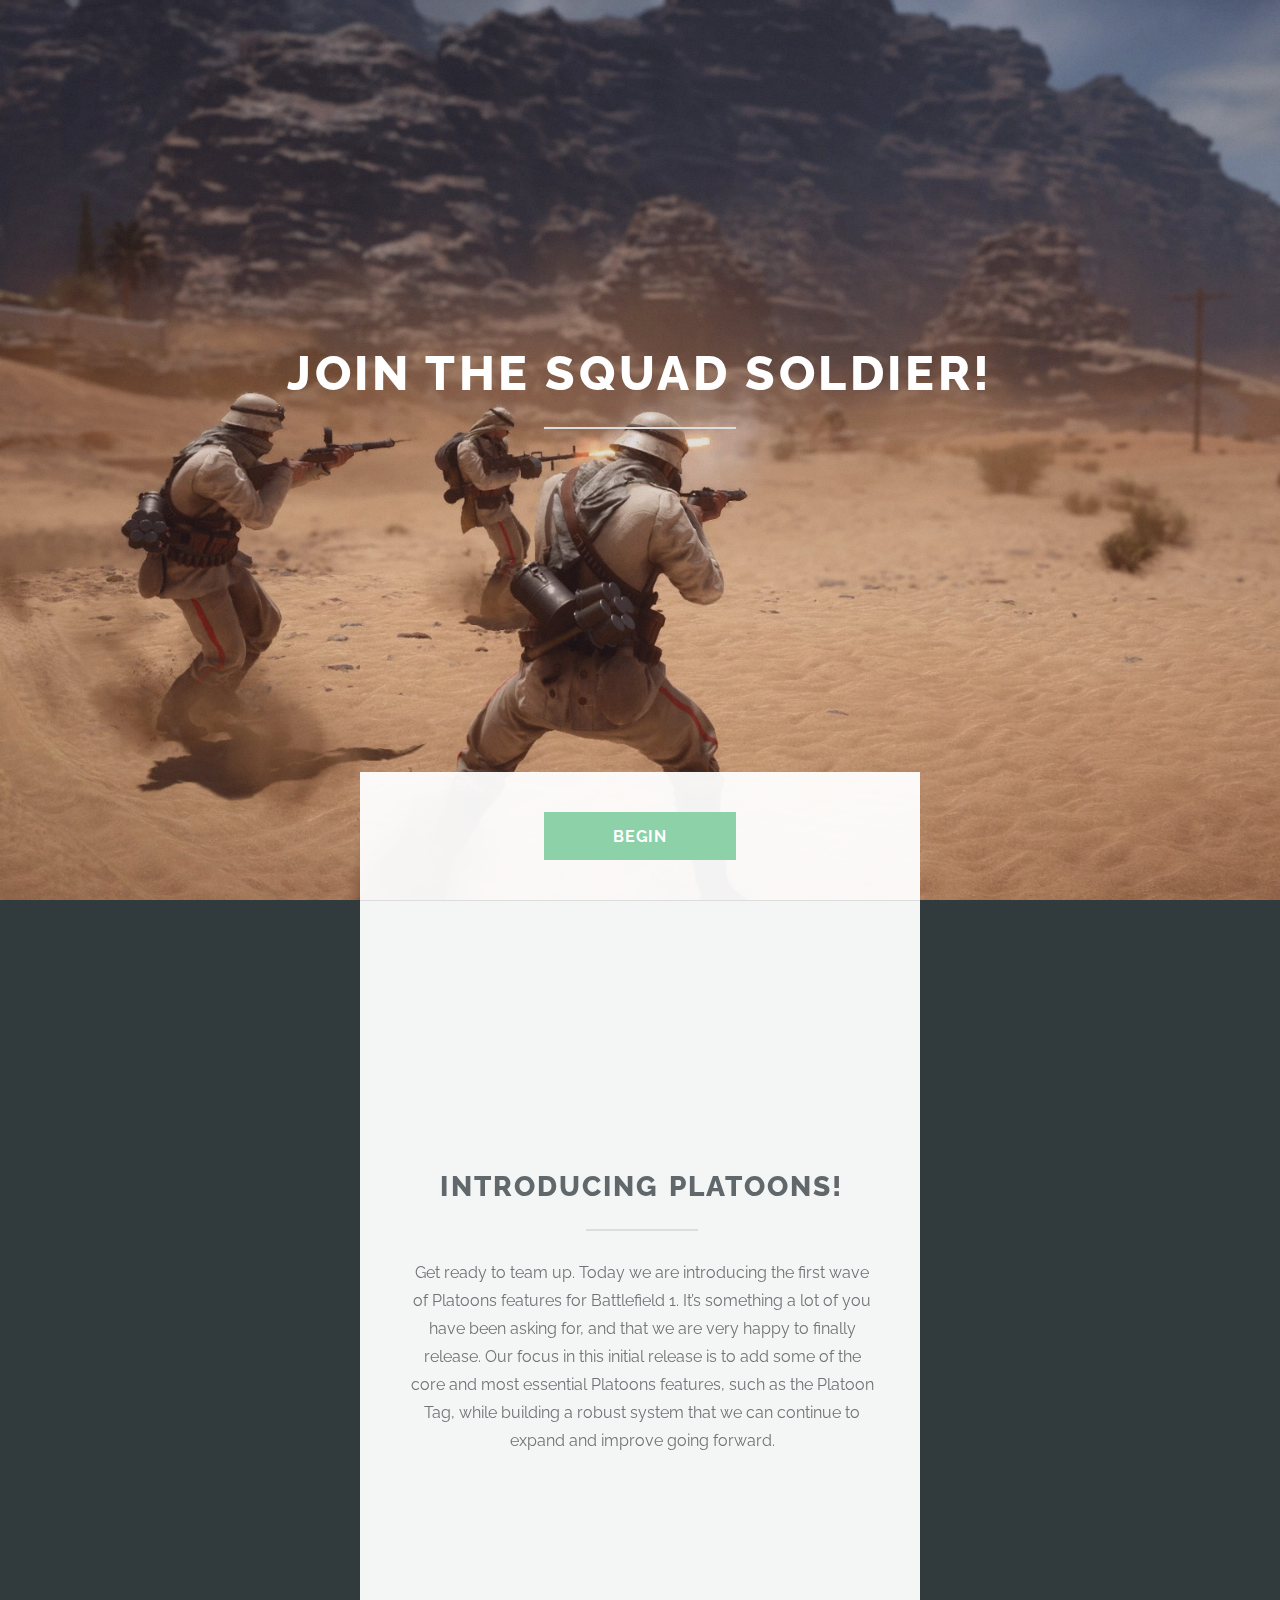
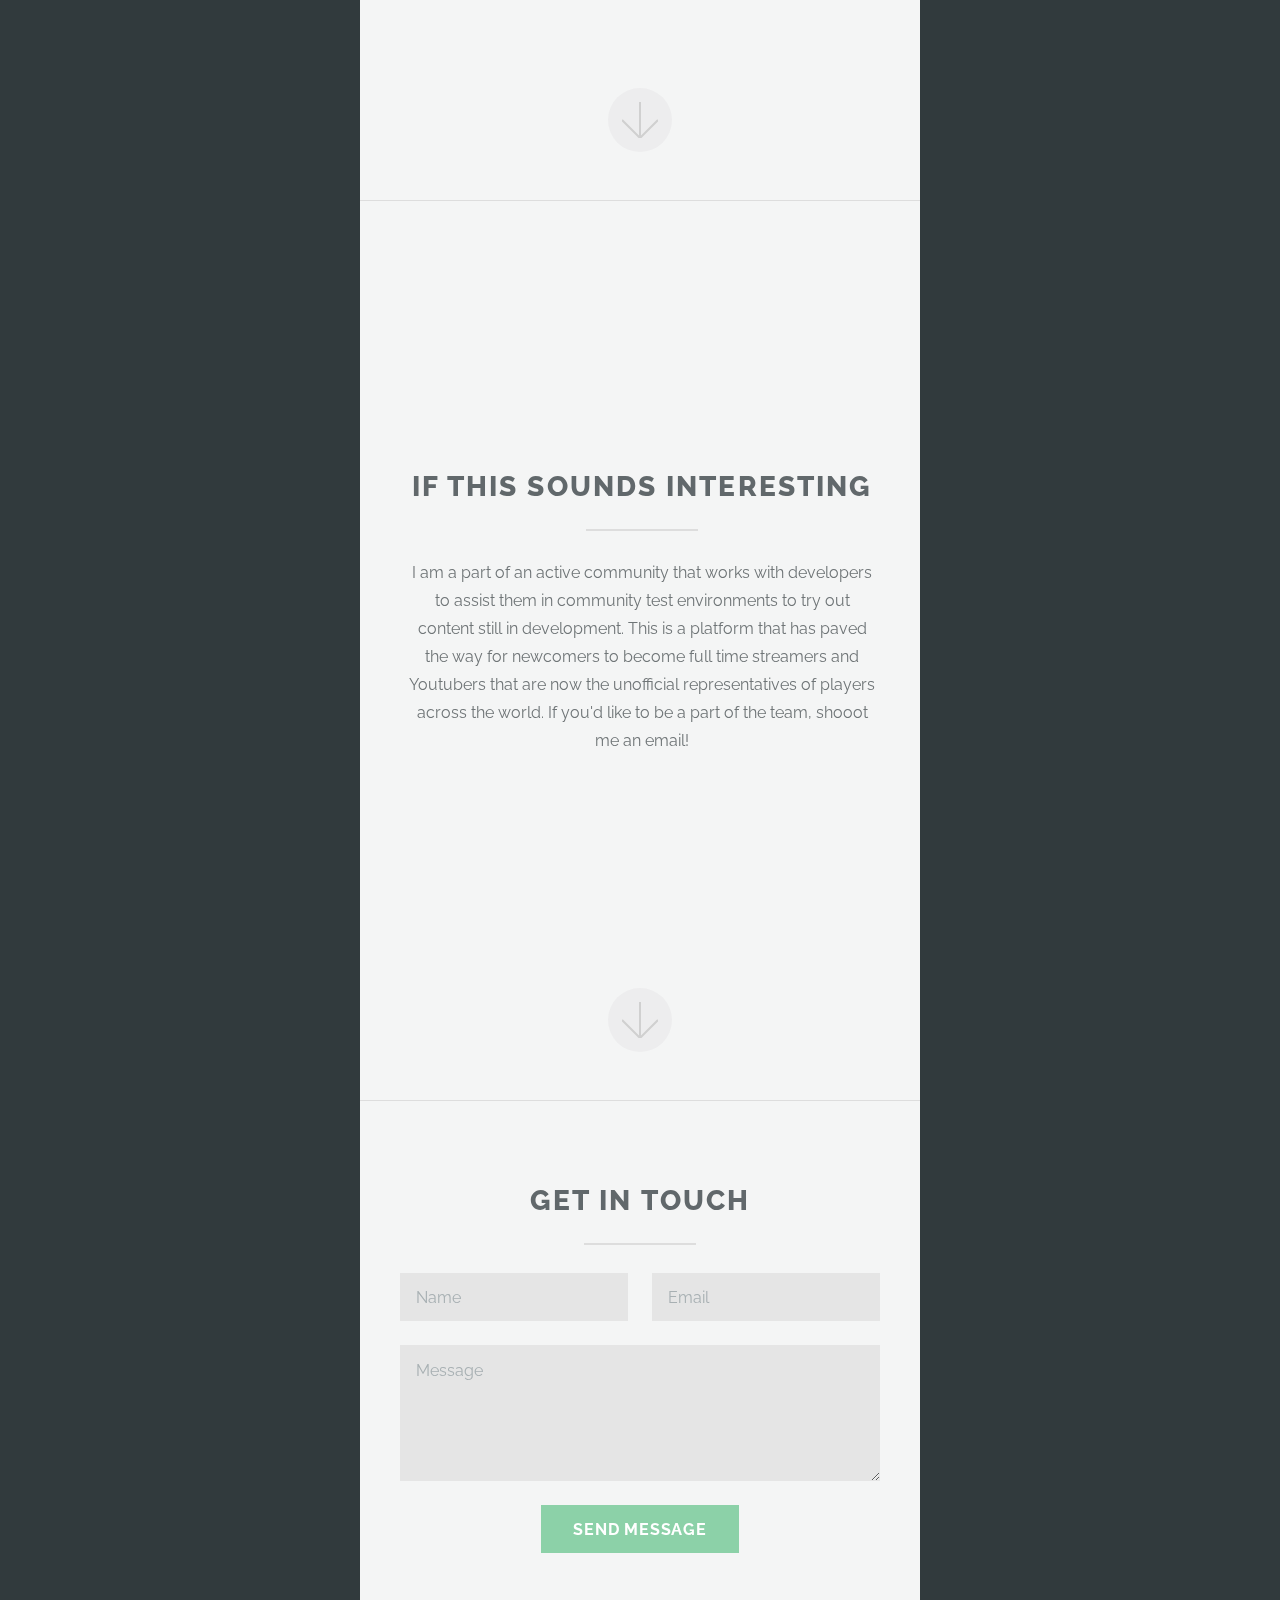
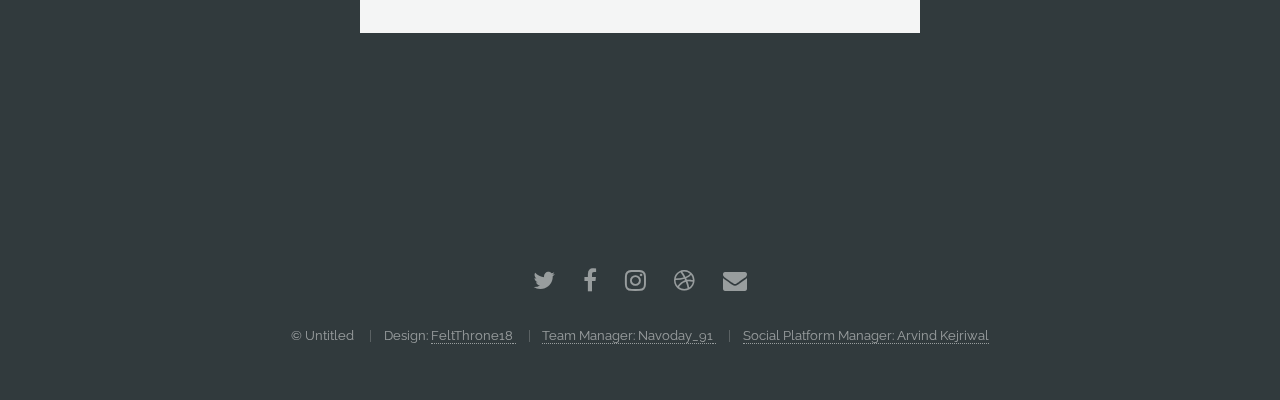
==== highlights-979943632/Assignment2.html @ 2b899aab "Rename index copy 11.html to Assignment2.html" ====
<!DOCTYPE HTML>
<html>
	<head>
		<title>Platoons!</title>
		<meta charset="utf-8" />
		<meta name="viewport" content="width=device-width, initial-scale=1" />
		<!--[if lte IE 8]><script src="assets/js/ie/html5shiv.js"></script><![endif]-->
		<link rel="stylesheet" href="assets/css/main copy 6.css" />
		<!--[if lte IE 8]><link rel="stylesheet" href="assets/css/ie8.css" /><![endif]-->
		<!--[if lte IE 9]><link rel="stylesheet" href="assets/css/ie9.css" /><![endif]-->
	</head>
	<body>

		<!-- Header -->
			<section id="header">
				<header class="major">
					<h1>Join the squad soldier!</h1>
				</header>
				<div class="container">
					<ul class="actions">
						<li><a href="#one" class="button special scrolly">Begin</a></li>
					</ul>
				</div>
			</section>

		<!-- One -->
			<section id="one" class="main special">
				<div class="container">
					<span class="image fit primary"><img src="images/platoons.jpg" alt="" /></span>
					<div class="content">
						<header class="major">
							<h2>Introducing Platoons!</h2>
						</header>
						<p>Get ready to team up. Today we are introducing the first wave of Platoons features for Battlefield 1. It’s something a lot of you have been asking for, and that we are very happy to finally release. Our focus in this initial release is to add some of the core and most essential Platoons features, such as the Platoon Tag, while building a robust system that we can continue to expand and improve going forward. </p>
					</div>
					<a href="#two" class="goto-next scrolly">Next</a>
				</div>
			</section>



		<!-- Three -->
			<section id="three" class="main special">
				<div class="container">
					<span class="image fit primary"><img src="images/platoons2.jpg" alt="" /></span>
					<div class="content">
						<header class="major">
							<h2>If this sounds interesting</h2>
						</header>
                        <p>I am a part of an active community that works with developers to assist them in community test environments to try out content still in development. This is a platform that has paved the way for newcomers to become full time streamers and Youtubers that are now the unofficial representatives of players across the world. If you'd like to be a part of the team, shooot me an email!</p>
					</div>
					<a href="#footer" class="goto-next scrolly">Next</a>
				</div>
			</section>

		<!-- Four -->
		<!--
			<section id="four" class="main">
				<div class="container">
					<div class="content">
						<header class="major">
							<h2>Elements</h2>
						</header>
						<section>
							<h4>Text</h4>
							<p>This is <b>bold</b> and this is <strong>strong</strong>. This is <i>italic</i> and this is <em>emphasized</em>.
							This is <sup>superscript</sup> text and this is <sub>subscript</sub> text.
							This is <u>underlined</u> and this is code: <code>for (;;) { ... }</code>. Finally, <a href="#">this is a link</a>.</p>
							<hr />
							<header>
								<h4>Heading with a Subtitle</h4>
								<p>Lorem ipsum dolor sit amet nullam id egestas urna aliquam</p>
							</header>
							<p>Nunc lacinia ante nunc ac lobortis. Interdum adipiscing gravida odio porttitor sem non mi integer non faucibus ornare mi ut ante amet placerat aliquet. Volutpat eu sed ante lacinia sapien lorem accumsan varius montes viverra nibh in adipiscing blandit tempus accumsan.</p>
							<header>
								<h5>Heading with a Subtitle</h5>
								<p>Lorem ipsum dolor sit amet nullam id egestas urna aliquam</p>
							</header>
							<p>Nunc lacinia ante nunc ac lobortis. Interdum adipiscing gravida odio porttitor sem non mi integer non faucibus ornare mi ut ante amet placerat aliquet. Volutpat eu sed ante lacinia sapien lorem accumsan varius montes viverra nibh in adipiscing blandit tempus accumsan.</p>
							<hr />
							<h2>Heading Level 2</h2>
							<h3>Heading Level 3</h3>
							<h4>Heading Level 4</h4>
							<h5>Heading Level 5</h5>
							<h6>Heading Level 6</h6>
							<hr />
							<h5>Blockquote</h5>
							<blockquote>Fringilla nisl. Donec accumsan interdum nisi, quis tincidunt felis sagittis eget tempus euismod. Vestibulum ante ipsum primis in faucibus vestibulum. Blandit adipiscing eu felis iaculis volutpat ac adipiscing accumsan faucibus. Vestibulum ante ipsum primis in faucibus lorem ipsum dolor sit amet nullam adipiscing eu felis.</blockquote>
							<h5>Preformatted</h5>
							<pre><code>i = 0;

while (!deck.isInOrder()) {
print 'Iteration ' + i;
deck.shuffle();
i++;
}

print 'It took ' + i + ' iterations to sort the deck.';</code></pre>
						</section>

						<section>
							<h4>Lists</h4>
							<div class="row">
								<div class="6u 12u$(medium)">
									<h5>Unordered</h5>
									<ul>
										<li>Dolor pulvinar etiam.</li>
										<li>Sagittis adipiscing.</li>
										<li>Felis enim feugiat.</li>
									</ul>
									<h5>Alternate</h5>
									<ul class="alt">
										<li>Dolor pulvinar etiam.</li>
										<li>Sagittis adipiscing.</li>
										<li>Felis enim feugiat.</li>
									</ul>
								</div>
								<div class="6u$ 12u(medium)">
									<h5>Ordered</h5>
									<ol>
										<li>Dolor pulvinar etiam.</li>
										<li>Etiam vel felis viverra.</li>
										<li>Felis enim feugiat.</li>
										<li>Dolor pulvinar etiam.</li>
										<li>Etiam vel felis lorem.</li>
										<li>Felis enim et feugiat.</li>
									</ol>
									<h5>Icons</h5>
									<ul class="icons">
										<li><a href="#" class="icon fa-twitter"><span class="label">Twitter</span></a></li>
										<li><a href="#" class="icon fa-facebook"><span class="label">Facebook</span></a></li>
										<li><a href="#" class="icon fa-instagram"><span class="label">Instagram</span></a></li>
										<li><a href="#" class="icon fa-github"><span class="label">Github</span></a></li>
									</ul>
								</div>
							</div>
							<h5>Actions</h5>
							<ul class="actions">
								<li><a href="#" class="button special">Default</a></li>
								<li><a href="#" class="button">Default</a></li>
							</ul>
							<ul class="actions small">
								<li><a href="#" class="button special small">Small</a></li>
								<li><a href="#" class="button small">Small</a></li>
							</ul>
							<div class="row">
								<div class="6u 12u$(small)">
									<ul class="actions vertical">
										<li><a href="#" class="button special">Default</a></li>
										<li><a href="#" class="button">Default</a></li>
									</ul>
								</div>
								<div class="6u$ 12u$(small)">
									<ul class="actions vertical small">
										<li><a href="#" class="button special small">Small</a></li>
										<li><a href="#" class="button small">Small</a></li>
									</ul>
								</div>
								<div class="6u 12u$(small)">
									<ul class="actions vertical">
										<li><a href="#" class="button special fit">Default</a></li>
										<li><a href="#" class="button fit">Default</a></li>
									</ul>
								</div>
								<div class="6u$ 12u$(small)">
									<ul class="actions vertical small">
										<li><a href="#" class="button special small fit">Small</a></li>
										<li><a href="#" class="button small fit">Small</a></li>
									</ul>
								</div>
							</div>
						</section>

						<section>
							<h4>Table</h4>
							<h5>Default</h5>
							<div class="table-wrapper">
								<table>
									<thead>
										<tr>
											<th>Name</th>
											<th>Description</th>
											<th>Price</th>
										</tr>
									</thead>
									<tbody>
										<tr>
											<td>Item One</td>
											<td>Ante turpis integer aliquet porttitor.</td>
											<td>29.99</td>
										</tr>
										<tr>
											<td>Item Two</td>
											<td>Vis ac commodo adipiscing arcu aliquet.</td>
											<td>19.99</td>
										</tr>
										<tr>
											<td>Item Three</td>
											<td> Morbi faucibus arcu accumsan lorem.</td>
											<td>29.99</td>
										</tr>
										<tr>
											<td>Item Four</td>
											<td>Vitae integer tempus condimentum.</td>
											<td>19.99</td>
										</tr>
										<tr>
											<td>Item Five</td>
											<td>Ante turpis integer aliquet porttitor.</td>
											<td>29.99</td>
										</tr>
									</tbody>
									<tfoot>
										<tr>
											<td colspan="2"></td>
											<td>100.00</td>
										</tr>
									</tfoot>
								</table>
							</div>

							<h5>Alternate</h5>
							<div class="table-wrapper">
								<table class="alt">
									<thead>
										<tr>
											<th>Name</th>
											<th>Description</th>
											<th>Price</th>
										</tr>
									</thead>
									<tbody>
										<tr>
											<td>Item One</td>
											<td>Ante turpis integer aliquet porttitor.</td>
											<td>29.99</td>
										</tr>
										<tr>
											<td>Item Two</td>
											<td>Vis ac commodo adipiscing arcu aliquet.</td>
											<td>19.99</td>
										</tr>
										<tr>
											<td>Item Three</td>
											<td> Morbi faucibus arcu accumsan lorem.</td>
											<td>29.99</td>
										</tr>
										<tr>
											<td>Item Four</td>
											<td>Vitae integer tempus condimentum.</td>
											<td>19.99</td>
										</tr>
										<tr>
											<td>Item Five</td>
											<td>Ante turpis integer aliquet porttitor.</td>
											<td>29.99</td>
										</tr>
									</tbody>
									<tfoot>
										<tr>
											<td colspan="2"></td>
											<td>100.00</td>
										</tr>
									</tfoot>
								</table>
							</div>
						</section>

						<section>
							<h4>Buttons</h4>
							<ul class="actions">
								<li><a href="#" class="button special">Special</a></li>
								<li><a href="#" class="button">Default</a></li>
							</ul>
							<ul class="actions">
								<li><a href="#" class="button">Default</a></li>
								<li><a href="#" class="button small">Small</a></li>
							</ul>
							<ul class="actions fit">
								<li><a href="#" class="button special fit">Fit</a></li>
								<li><a href="#" class="button fit">Fit</a></li>
							</ul>
							<ul class="actions fit small">
								<li><a href="#" class="button special fit small">Fit + Small</a></li>
								<li><a href="#" class="button fit small">Fit + Small</a></li>
							</ul>
							<ul class="actions">
								<li><a href="#" class="button special icon fa-download">Icon</a></li>
								<li><a href="#" class="button icon fa-download">Icon</a></li>
							</ul>
							<ul class="actions">
								<li><span class="button special disabled">Disabled</span></li>
								<li><span class="button disabled">Disabled</span></li>
							</ul>
						</section>

						<section>
							<h4>Form</h4>
							<form method="post" action="#">
								<div class="row uniform">
									<div class="6u 12u$(xsmall)">
										<input type="text" name="demo-name" id="demo-name" value="" placeholder="Name" />
									</div>
									<div class="6u$ 12u$(xsmall)">
										<input type="email" name="demo-email" id="demo-email" value="" placeholder="Email" />
									</div>
									<div class="12u$">
										<div class="select-wrapper">
											<select name="demo-category" id="demo-category">
												<option value="">- Category -</option>
												<option value="1">Manufacturing</option>
												<option value="1">Shipping</option>
												<option value="1">Administration</option>
												<option value="1">Human Resources</option>
											</select>
										</div>
									</div>
									<div class="4u 12u$(small)">
										<input type="radio" id="demo-priority-low" name="demo-priority" checked>
										<label for="demo-priority-low">Low</label>
									</div>
									<div class="4u 12u$(small)">
										<input type="radio" id="demo-priority-normal" name="demo-priority">
										<label for="demo-priority-normal">Normal</label>
									</div>
									<div class="4u$ 12u$(small)">
										<input type="radio" id="demo-priority-high" name="demo-priority">
										<label for="demo-priority-high">High</label>
									</div>
									<div class="6u 12u$(small)">
										<input type="checkbox" id="demo-copy" name="demo-copy">
										<label for="demo-copy">Email me a copy</label>
									</div>
									<div class="6u$ 12u$(small)">
										<input type="checkbox" id="demo-human" name="demo-human" checked>
										<label for="demo-human">Not a robot</label>
									</div>
									<div class="12u$">
										<textarea name="demo-message" id="demo-message" placeholder="Enter your message" rows="6"></textarea>
									</div>
									<div class="12u$">
										<ul class="actions">
											<li><input type="submit" value="Send Message" class="special" /></li>
											<li><input type="reset" value="Reset" /></li>
										</ul>
									</div>
								</div>
							</form>
						</section>

						<section>
							<h4>Image</h4>
							<h5>Fit</h5>
							<div class="box alt">
								<div class="row uniform 50%">
									<div class="12u"><span class="image fit"><img src="images/pic04.jpg" alt="" /></span></div>
									<div class="4u"><span class="image fit"><img src="images/pic04.jpg" alt="" /></span></div>
									<div class="4u"><span class="image fit"><img src="images/pic04.jpg" alt="" /></span></div>
									<div class="4u"><span class="image fit"><img src="images/pic04.jpg" alt="" /></span></div>
									<div class="4u"><span class="image fit"><img src="images/pic04.jpg" alt="" /></span></div>
									<div class="4u"><span class="image fit"><img src="images/pic04.jpg" alt="" /></span></div>
									<div class="4u"><span class="image fit"><img src="images/pic04.jpg" alt="" /></span></div>
									<div class="4u"><span class="image fit"><img src="images/pic04.jpg" alt="" /></span></div>
									<div class="4u"><span class="image fit"><img src="images/pic04.jpg" alt="" /></span></div>
									<div class="4u"><span class="image fit"><img src="images/pic04.jpg" alt="" /></span></div>
								</div>
							</div>
							<h5>Left &amp; Right</h5>
							<p><span class="image left"><img src="images/pic05.jpg" alt="" /></span>Fringilla nisl. Donec accumsan interdum nisi, quis tincidunt felis sagittis eget. tempus euismod. Vestibulum ante ipsum primis in faucibus vestibulum. Blandit adipiscing eu felis iaculis volutpat ac adipiscing accumsan eu faucibus. Integer ac pellentesque praesent tincidunt felis sagittis eget. tempus euismod. Vestibulum ante ipsum primis in faucibus vestibulum. Blandit adipiscing eu felis iaculis volutpat ac adipiscing accumsan eu faucibus. Integer ac pellentesque praesent. Donec accumsan interdum nisi, quis tincidunt felis sagittis eget. tempus euismod. Vestibulum ante ipsum primis in faucibus vestibulum. Blandit adipiscing eu felis iaculis volutpat ac adipiscing accumsan eu faucibus. Integer ac pellentesque praesent tincidunt felis sagittis eget. tempus euismod. Vestibulum ante ipsum primis in faucibus vestibulum. Blandit adipiscing eu felis iaculis volutpat ac adipiscing accumsan eu faucibus. Integer ac pellentesque praesent.</p>
							<p><span class="image right"><img src="images/pic05.jpg" alt="" /></span>Fringilla nisl. Donec accumsan interdum nisi, quis tincidunt felis sagittis eget. tempus euismod. Vestibulum ante ipsum primis in faucibus vestibulum. Blandit adipiscing eu felis iaculis volutpat ac adipiscing accumsan eu faucibus. Integer ac pellentesque praesent tincidunt felis sagittis eget. tempus euismod. Vestibulum ante ipsum primis in faucibus vestibulum. Blandit adipiscing eu felis iaculis volutpat ac adipiscing accumsan eu faucibus. Integer ac pellentesque praesent. Donec accumsan interdum nisi, quis tincidunt felis sagittis eget. tempus euismod. Vestibulum ante ipsum primis in faucibus vestibulum. Blandit adipiscing eu felis iaculis volutpat ac adipiscing accumsan eu faucibus. Integer ac pellentesque praesent tincidunt felis sagittis eget. tempus euismod. Vestibulum ante ipsum primis in faucibus vestibulum. Blandit adipiscing eu felis iaculis volutpat ac adipiscing accumsan eu faucibus. Integer ac pellentesque praesent.</p>
						</section>

					</div>
					<a href="#footer" class="goto-next scrolly">Next</a>
				</div>
			</section>
		-->

		<!-- Footer -->
			<section id="footer">
				<div class="container">
					<header class="major">
						<h2>Get in touch</h2>
					</header>
					<form method="post" action="#">
						<div class="row uniform">
							<div class="6u 12u$(xsmall)"><input type="text" name="name" id="name" placeholder="Name" /></div>
							<div class="6u$ 12u$(xsmall)"><input type="email" name="email" id="email" placeholder="Email" /></div>
							<div class="12u$"><textarea name="message" id="message" placeholder="Message" rows="4"></textarea></div>
							<div class="12u$">
								<ul class="actions">
									<li><input type="submit" value="Send Message" class="special" /></li>
								</ul>
							</div>
						</div>
					</form>
				</div>
				<footer>
					<ul class="icons">
						<li><a href="#" class="icon alt fa-twitter"><span class="label">Twitter</span></a></li>
						<li><a href="#" class="icon alt fa-facebook"><span class="label">Facebook</span></a></li>
						<li><a href="#" class="icon alt fa-instagram"><span class="label">Instagram</span></a></li>
						<li><a href="#" class="icon alt fa-dribbble"><span class="label">Dribbble</span></a></li>
						<li><a href="#" class="icon alt fa-envelope"><span class="label">Email</span></a></li>
					</ul>
					<ul class="copyright">
						<li>&copy; Untitled</li> <li> Design: <a href="https://www.facebook.com/rahul.tiwari.940">FeltThrone18</li> <li> <a href="https://www.facebook.com/navoday.tomar"> Team Manager: Navoday_91</li> <li> <a href="https://www.facebook.com/AAPkaArvind/"> Social Platform Manager: Arvind Kejriwal</li>
					</ul>
				</footer>
			</section>

		<!-- Scripts -->
			<script src="assets/js/jquery.min.js"></script>
			<script src="assets/js/jquery.scrollex.min.js"></script>
			<script src="assets/js/jquery.scrolly.min.js"></script>
			<script src="assets/js/skel.min.js"></script>
			<script src="assets/js/util.js"></script>
			<!--[if lte IE 8]><script src="assets/js/ie/respond.min.js"></script><![endif]-->
			<script src="assets/js/main.js"></script>

	</body>
</html>
---- highlights-979943632/assets/css/main copy 6.css ----
@import url("font-awesome.min.css");
@import url("https://fonts.googleapis.com/css?family=Raleway:400,400italic,700,800");

/*
	Highlights by HTML5 UP
	html5up.net | @ajlkn
	Free for personal and commercial use under the CCA 3.0 license (html5up.net/license)
*/

/* Reset */

	html, body, div, span, applet, object, iframe, h1, h2, h3, h4, h5, h6, p, blockquote, pre, a, abbr, acronym, address, big, cite, code, del, dfn, em, img, ins, kbd, q, s, samp, small, strike, strong, sub, sup, tt, var, b, u, i, center, dl, dt, dd, ol, ul, li, fieldset, form, label, legend, table, caption, tbody, tfoot, thead, tr, th, td, article, aside, canvas, details, embed, figure, figcaption, footer, header, hgroup, menu, nav, output, ruby, section, summary, time, mark, audio, video {
		margin: 0;
		padding: 0;
		border: 0;
		font-size: 100%;
		font: inherit;
		vertical-align: baseline;
	}

	article, aside, details, figcaption, figure, footer, header, hgroup, menu, nav, section {
		display: block;
	}

	body {
		line-height: 1;
	}

	ol, ul {
		list-style: none;
	}

	blockquote, q {
		quotes: none;
	}

	blockquote:before, blockquote:after, q:before, q:after {
		content: '';
		content: none;
	}

	table {
		border-collapse: collapse;
		border-spacing: 0;
	}

	body {
		-webkit-text-size-adjust: none;
	}

/* Box Model */

	*, *:before, *:after {
		-moz-box-sizing: border-box;
		-webkit-box-sizing: border-box;
		box-sizing: border-box;
	}

/* Containers */

	.container {
		margin-left: auto;
		margin-right: auto;
	}

	.container.\31 25\25 {
		width: 100%;
		max-width: 43.75em;
		min-width: 35em;
	}

	.container.\37 5\25 {
		width: 26.25em;
	}

	.container.\35 0\25 {
		width: 17.5em;
	}

	.container.\32 5\25 {
		width: 8.75em;
	}

	.container {
		width: 35em;
	}

	@media screen and (max-width: 1680px) {

		.container.\31 25\25 {
			width: 100%;
			max-width: 43.75em;
			min-width: 35em;
		}

		.container.\37 5\25 {
			width: 26.25em;
		}

		.container.\35 0\25 {
			width: 17.5em;
		}

		.container.\32 5\25 {
			width: 8.75em;
		}

		.container {
			width: 35em;
		}

	}

	@media screen and (max-width: 980px) {

		.container.\31 25\25 {
			width: 100%;
			max-width: 100%;
			min-width: 80%;
		}

		.container.\37 5\25 {
			width: 60%;
		}

		.container.\35 0\25 {
			width: 40%;
		}

		.container.\32 5\25 {
			width: 20%;
		}

		.container {
			width: 80%;
		}

	}

	@media screen and (max-width: 736px) {

		.container.\31 25\25 {
			width: 100%;
			max-width: 100%;
			min-width: 80%;
		}

		.container.\37 5\25 {
			width: 60%;
		}

		.container.\35 0\25 {
			width: 40%;
		}

		.container.\32 5\25 {
			width: 20%;
		}

		.container {
			width: 80%;
		}

	}

	@media screen and (max-width: 480px) {

		.container.\31 25\25 {
			width: 100%;
			max-width: 125%;
			min-width: 100%;
		}

		.container.\37 5\25 {
			width: 75%;
		}

		.container.\35 0\25 {
			width: 50%;
		}

		.container.\32 5\25 {
			width: 25%;
		}

		.container {
			width: 100%;
		}

	}

/* Grid */

	.row {
		border-bottom: solid 1px transparent;
		-moz-box-sizing: border-box;
		-webkit-box-sizing: border-box;
		box-sizing: border-box;
	}

	.row > * {
		float: left;
		-moz-box-sizing: border-box;
		-webkit-box-sizing: border-box;
		box-sizing: border-box;
	}

	.row:after, .row:before {
		content: '';
		display: block;
		clear: both;
		height: 0;
	}

	.row.uniform > * > :first-child {
		margin-top: 0;
	}

	.row.uniform > * > :last-child {
		margin-bottom: 0;
	}

	.row.\30 \25 > * {
		padding: 0 0 0 0em;
	}

	.row.\30 \25 {
		margin: 0 0 -1px 0em;
	}

	.row.uniform.\30 \25 > * {
		padding: 0em 0 0 0em;
	}

	.row.uniform.\30 \25 {
		margin: 0em 0 -1px 0em;
	}

	.row > * {
		padding: 0 0 0 1.5em;
	}

	.row {
		margin: 0 0 -1px -1.5em;
	}

	.row.uniform > * {
		padding: 1.5em 0 0 1.5em;
	}

	.row.uniform {
		margin: -1.5em 0 -1px -1.5em;
	}

	.row.\32 00\25 > * {
		padding: 0 0 0 3em;
	}

	.row.\32 00\25 {
		margin: 0 0 -1px -3em;
	}

	.row.uniform.\32 00\25 > * {
		padding: 3em 0 0 3em;
	}

	.row.uniform.\32 00\25 {
		margin: -3em 0 -1px -3em;
	}

	.row.\31 50\25 > * {
		padding: 0 0 0 2.25em;
	}

	.row.\31 50\25 {
		margin: 0 0 -1px -2.25em;
	}

	.row.uniform.\31 50\25 > * {
		padding: 2.25em 0 0 2.25em;
	}

	.row.uniform.\31 50\25 {
		margin: -2.25em 0 -1px -2.25em;
	}

	.row.\35 0\25 > * {
		padding: 0 0 0 0.75em;
	}

	.row.\35 0\25 {
		margin: 0 0 -1px -0.75em;
	}

	.row.uniform.\35 0\25 > * {
		padding: 0.75em 0 0 0.75em;
	}

	.row.uniform.\35 0\25 {
		margin: -0.75em 0 -1px -0.75em;
	}

	.row.\32 5\25 > * {
		padding: 0 0 0 0.375em;
	}

	.row.\32 5\25 {
		margin: 0 0 -1px -0.375em;
	}

	.row.uniform.\32 5\25 > * {
		padding: 0.375em 0 0 0.375em;
	}

	.row.uniform.\32 5\25 {
		margin: -0.375em 0 -1px -0.375em;
	}

	.\31 2u, .\31 2u\24 {
		width: 100%;
		clear: none;
		margin-left: 0;
	}

	.\31 1u, .\31 1u\24 {
		width: 91.6666666667%;
		clear: none;
		margin-left: 0;
	}

	.\31 0u, .\31 0u\24 {
		width: 83.3333333333%;
		clear: none;
		margin-left: 0;
	}

	.\39 u, .\39 u\24 {
		width: 75%;
		clear: none;
		margin-left: 0;
	}

	.\38 u, .\38 u\24 {
		width: 66.6666666667%;
		clear: none;
		margin-left: 0;
	}

	.\37 u, .\37 u\24 {
		width: 58.3333333333%;
		clear: none;
		margin-left: 0;
	}

	.\36 u, .\36 u\24 {
		width: 50%;
		clear: none;
		margin-left: 0;
	}

	.\35 u, .\35 u\24 {
		width: 41.6666666667%;
		clear: none;
		margin-left: 0;
	}

	.\34 u, .\34 u\24 {
		width: 33.3333333333%;
		clear: none;
		margin-left: 0;
	}

	.\33 u, .\33 u\24 {
		width: 25%;
		clear: none;
		margin-left: 0;
	}

	.\32 u, .\32 u\24 {
		width: 16.6666666667%;
		clear: none;
		margin-left: 0;
	}

	.\31 u, .\31 u\24 {
		width: 8.3333333333%;
		clear: none;
		margin-left: 0;
	}

	.\31 2u\24 + *,
	.\31 1u\24 + *,
	.\31 0u\24 + *,
	.\39 u\24 + *,
	.\38 u\24 + *,
	.\37 u\24 + *,
	.\36 u\24 + *,
	.\35 u\24 + *,
	.\34 u\24 + *,
	.\33 u\24 + *,
	.\32 u\24 + *,
	.\31 u\24 + * {
		clear: left;
	}

	.\-11u {
		margin-left: 91.66667%;
	}

	.\-10u {
		margin-left: 83.33333%;
	}

	.\-9u {
		margin-left: 75%;
	}

	.\-8u {
		margin-left: 66.66667%;
	}

	.\-7u {
		margin-left: 58.33333%;
	}

	.\-6u {
		margin-left: 50%;
	}

	.\-5u {
		margin-left: 41.66667%;
	}

	.\-4u {
		margin-left: 33.33333%;
	}

	.\-3u {
		margin-left: 25%;
	}

	.\-2u {
		margin-left: 16.66667%;
	}

	.\-1u {
		margin-left: 8.33333%;
	}

	@media screen and (max-width: 1680px) {

		.row > * {
			padding: 0 0 0 1.5em;
		}

		.row {
			margin: 0 0 -1px -1.5em;
		}

		.row.uniform > * {
			padding: 1.5em 0 0 1.5em;
		}

		.row.uniform {
			margin: -1.5em 0 -1px -1.5em;
		}

		.row.\32 00\25 > * {
			padding: 0 0 0 3em;
		}

		.row.\32 00\25 {
			margin: 0 0 -1px -3em;
		}

		.row.uniform.\32 00\25 > * {
			padding: 3em 0 0 3em;
		}

		.row.uniform.\32 00\25 {
			margin: -3em 0 -1px -3em;
		}

		.row.\31 50\25 > * {
			padding: 0 0 0 2.25em;
		}

		.row.\31 50\25 {
			margin: 0 0 -1px -2.25em;
		}

		.row.uniform.\31 50\25 > * {
			padding: 2.25em 0 0 2.25em;
		}

		.row.uniform.\31 50\25 {
			margin: -2.25em 0 -1px -2.25em;
		}

		.row.\35 0\25 > * {
			padding: 0 0 0 0.75em;
		}

		.row.\35 0\25 {
			margin: 0 0 -1px -0.75em;
		}

		.row.uniform.\35 0\25 > * {
			padding: 0.75em 0 0 0.75em;
		}

		.row.uniform.\35 0\25 {
			margin: -0.75em 0 -1px -0.75em;
		}

		.row.\32 5\25 > * {
			padding: 0 0 0 0.375em;
		}

		.row.\32 5\25 {
			margin: 0 0 -1px -0.375em;
		}

		.row.uniform.\32 5\25 > * {
			padding: 0.375em 0 0 0.375em;
		}

		.row.uniform.\32 5\25 {
			margin: -0.375em 0 -1px -0.375em;
		}

		.\31 2u\28large\29, .\31 2u\24\28large\29 {
			width: 100%;
			clear: none;
			margin-left: 0;
		}

		.\31 1u\28large\29, .\31 1u\24\28large\29 {
			width: 91.6666666667%;
			clear: none;
			margin-left: 0;
		}

		.\31 0u\28large\29, .\31 0u\24\28large\29 {
			width: 83.3333333333%;
			clear: none;
			margin-left: 0;
		}

		.\39 u\28large\29, .\39 u\24\28large\29 {
			width: 75%;
			clear: none;
			margin-left: 0;
		}

		.\38 u\28large\29, .\38 u\24\28large\29 {
			width: 66.6666666667%;
			clear: none;
			margin-left: 0;
		}

		.\37 u\28large\29, .\37 u\24\28large\29 {
			width: 58.3333333333%;
			clear: none;
			margin-left: 0;
		}

		.\36 u\28large\29, .\36 u\24\28large\29 {
			width: 50%;
			clear: none;
			margin-left: 0;
		}

		.\35 u\28large\29, .\35 u\24\28large\29 {
			width: 41.6666666667%;
			clear: none;
			margin-left: 0;
		}

		.\34 u\28large\29, .\34 u\24\28large\29 {
			width: 33.3333333333%;
			clear: none;
			margin-left: 0;
		}

		.\33 u\28large\29, .\33 u\24\28large\29 {
			width: 25%;
			clear: none;
			margin-left: 0;
		}

		.\32 u\28large\29, .\32 u\24\28large\29 {
			width: 16.6666666667%;
			clear: none;
			margin-left: 0;
		}

		.\31 u\28large\29, .\31 u\24\28large\29 {
			width: 8.3333333333%;
			clear: none;
			margin-left: 0;
		}

		.\31 2u\24\28large\29 + *,
		.\31 1u\24\28large\29 + *,
		.\31 0u\24\28large\29 + *,
		.\39 u\24\28large\29 + *,
		.\38 u\24\28large\29 + *,
		.\37 u\24\28large\29 + *,
		.\36 u\24\28large\29 + *,
		.\35 u\24\28large\29 + *,
		.\34 u\24\28large\29 + *,
		.\33 u\24\28large\29 + *,
		.\32 u\24\28large\29 + *,
		.\31 u\24\28large\29 + * {
			clear: left;
		}

		.\-11u\28large\29 {
			margin-left: 91.66667%;
		}

		.\-10u\28large\29 {
			margin-left: 83.33333%;
		}

		.\-9u\28large\29 {
			margin-left: 75%;
		}

		.\-8u\28large\29 {
			margin-left: 66.66667%;
		}

		.\-7u\28large\29 {
			margin-left: 58.33333%;
		}

		.\-6u\28large\29 {
			margin-left: 50%;
		}

		.\-5u\28large\29 {
			margin-left: 41.66667%;
		}

		.\-4u\28large\29 {
			margin-left: 33.33333%;
		}

		.\-3u\28large\29 {
			margin-left: 25%;
		}

		.\-2u\28large\29 {
			margin-left: 16.66667%;
		}

		.\-1u\28large\29 {
			margin-left: 8.33333%;
		}

	}

	@media screen and (max-width: 980px) {

		.row > * {
			padding: 0 0 0 1.5em;
		}

		.row {
			margin: 0 0 -1px -1.5em;
		}

		.row.uniform > * {
			padding: 1.5em 0 0 1.5em;
		}

		.row.uniform {
			margin: -1.5em 0 -1px -1.5em;
		}

		.row.\32 00\25 > * {
			padding: 0 0 0 3em;
		}

		.row.\32 00\25 {
			margin: 0 0 -1px -3em;
		}

		.row.uniform.\32 00\25 > * {
			padding: 3em 0 0 3em;
		}

		.row.uniform.\32 00\25 {
			margin: -3em 0 -1px -3em;
		}

		.row.\31 50\25 > * {
			padding: 0 0 0 2.25em;
		}

		.row.\31 50\25 {
			margin: 0 0 -1px -2.25em;
		}

		.row.uniform.\31 50\25 > * {
			padding: 2.25em 0 0 2.25em;
		}

		.row.uniform.\31 50\25 {
			margin: -2.25em 0 -1px -2.25em;
		}

		.row.\35 0\25 > * {
			padding: 0 0 0 0.75em;
		}

		.row.\35 0\25 {
			margin: 0 0 -1px -0.75em;
		}

		.row.uniform.\35 0\25 > * {
			padding: 0.75em 0 0 0.75em;
		}

		.row.uniform.\35 0\25 {
			margin: -0.75em 0 -1px -0.75em;
		}

		.row.\32 5\25 > * {
			padding: 0 0 0 0.375em;
		}

		.row.\32 5\25 {
			margin: 0 0 -1px -0.375em;
		}

		.row.uniform.\32 5\25 > * {
			padding: 0.375em 0 0 0.375em;
		}

		.row.uniform.\32 5\25 {
			margin: -0.375em 0 -1px -0.375em;
		}

		.\31 2u\28medium\29, .\31 2u\24\28medium\29 {
			width: 100%;
			clear: none;
			margin-left: 0;
		}

		.\31 1u\28medium\29, .\31 1u\24\28medium\29 {
			width: 91.6666666667%;
			clear: none;
			margin-left: 0;
		}

		.\31 0u\28medium\29, .\31 0u\24\28medium\29 {
			width: 83.3333333333%;
			clear: none;
			margin-left: 0;
		}

		.\39 u\28medium\29, .\39 u\24\28medium\29 {
			width: 75%;
			clear: none;
			margin-left: 0;
		}

		.\38 u\28medium\29, .\38 u\24\28medium\29 {
			width: 66.6666666667%;
			clear: none;
			margin-left: 0;
		}

		.\37 u\28medium\29, .\37 u\24\28medium\29 {
			width: 58.3333333333%;
			clear: none;
			margin-left: 0;
		}

		.\36 u\28medium\29, .\36 u\24\28medium\29 {
			width: 50%;
			clear: none;
			margin-left: 0;
		}

		.\35 u\28medium\29, .\35 u\24\28medium\29 {
			width: 41.6666666667%;
			clear: none;
			margin-left: 0;
		}

		.\34 u\28medium\29, .\34 u\24\28medium\29 {
			width: 33.3333333333%;
			clear: none;
			margin-left: 0;
		}

		.\33 u\28medium\29, .\33 u\24\28medium\29 {
			width: 25%;
			clear: none;
			margin-left: 0;
		}

		.\32 u\28medium\29, .\32 u\24\28medium\29 {
			width: 16.6666666667%;
			clear: none;
			margin-left: 0;
		}

		.\31 u\28medium\29, .\31 u\24\28medium\29 {
			width: 8.3333333333%;
			clear: none;
			margin-left: 0;
		}

		.\31 2u\24\28medium\29 + *,
		.\31 1u\24\28medium\29 + *,
		.\31 0u\24\28medium\29 + *,
		.\39 u\24\28medium\29 + *,
		.\38 u\24\28medium\29 + *,
		.\37 u\24\28medium\29 + *,
		.\36 u\24\28medium\29 + *,
		.\35 u\24\28medium\29 + *,
		.\34 u\24\28medium\29 + *,
		.\33 u\24\28medium\29 + *,
		.\32 u\24\28medium\29 + *,
		.\31 u\24\28medium\29 + * {
			clear: left;
		}

		.\-11u\28medium\29 {
			margin-left: 91.66667%;
		}

		.\-10u\28medium\29 {
			margin-left: 83.33333%;
		}

		.\-9u\28medium\29 {
			margin-left: 75%;
		}

		.\-8u\28medium\29 {
			margin-left: 66.66667%;
		}

		.\-7u\28medium\29 {
			margin-left: 58.33333%;
		}

		.\-6u\28medium\29 {
			margin-left: 50%;
		}

		.\-5u\28medium\29 {
			margin-left: 41.66667%;
		}

		.\-4u\28medium\29 {
			margin-left: 33.33333%;
		}

		.\-3u\28medium\29 {
			margin-left: 25%;
		}

		.\-2u\28medium\29 {
			margin-left: 16.66667%;
		}

		.\-1u\28medium\29 {
			margin-left: 8.33333%;
		}

	}

	@media screen and (max-width: 736px) {

		.row > * {
			padding: 0 0 0 1em;
		}

		.row {
			margin: 0 0 -1px -1em;
		}

		.row.uniform > * {
			padding: 1em 0 0 1em;
		}

		.row.uniform {
			margin: -1em 0 -1px -1em;
		}

		.row.\32 00\25 > * {
			padding: 0 0 0 2em;
		}

		.row.\32 00\25 {
			margin: 0 0 -1px -2em;
		}

		.row.uniform.\32 00\25 > * {
			padding: 2em 0 0 2em;
		}

		.row.uniform.\32 00\25 {
			margin: -2em 0 -1px -2em;
		}

		.row.\31 50\25 > * {
			padding: 0 0 0 1.5em;
		}

		.row.\31 50\25 {
			margin: 0 0 -1px -1.5em;
		}

		.row.uniform.\31 50\25 > * {
			padding: 1.5em 0 0 1.5em;
		}

		.row.uniform.\31 50\25 {
			margin: -1.5em 0 -1px -1.5em;
		}

		.row.\35 0\25 > * {
			padding: 0 0 0 0.5em;
		}

		.row.\35 0\25 {
			margin: 0 0 -1px -0.5em;
		}

		.row.uniform.\35 0\25 > * {
			padding: 0.5em 0 0 0.5em;
		}

		.row.uniform.\35 0\25 {
			margin: -0.5em 0 -1px -0.5em;
		}

		.row.\32 5\25 > * {
			padding: 0 0 0 0.25em;
		}

		.row.\32 5\25 {
			margin: 0 0 -1px -0.25em;
		}

		.row.uniform.\32 5\25 > * {
			padding: 0.25em 0 0 0.25em;
		}

		.row.uniform.\32 5\25 {
			margin: -0.25em 0 -1px -0.25em;
		}

		.\31 2u\28small\29, .\31 2u\24\28small\29 {
			width: 100%;
			clear: none;
			margin-left: 0;
		}

		.\31 1u\28small\29, .\31 1u\24\28small\29 {
			width: 91.6666666667%;
			clear: none;
			margin-left: 0;
		}

		.\31 0u\28small\29, .\31 0u\24\28small\29 {
			width: 83.3333333333%;
			clear: none;
			margin-left: 0;
		}

		.\39 u\28small\29, .\39 u\24\28small\29 {
			width: 75%;
			clear: none;
			margin-left: 0;
		}

		.\38 u\28small\29, .\38 u\24\28small\29 {
			width: 66.6666666667%;
			clear: none;
			margin-left: 0;
		}

		.\37 u\28small\29, .\37 u\24\28small\29 {
			width: 58.3333333333%;
			clear: none;
			margin-left: 0;
		}

		.\36 u\28small\29, .\36 u\24\28small\29 {
			width: 50%;
			clear: none;
			margin-left: 0;
		}

		.\35 u\28small\29, .\35 u\24\28small\29 {
			width: 41.6666666667%;
			clear: none;
			margin-left: 0;
		}

		.\34 u\28small\29, .\34 u\24\28small\29 {
			width: 33.3333333333%;
			clear: none;
			margin-left: 0;
		}

		.\33 u\28small\29, .\33 u\24\28small\29 {
			width: 25%;
			clear: none;
			margin-left: 0;
		}

		.\32 u\28small\29, .\32 u\24\28small\29 {
			width: 16.6666666667%;
			clear: none;
			margin-left: 0;
		}

		.\31 u\28small\29, .\31 u\24\28small\29 {
			width: 8.3333333333%;
			clear: none;
			margin-left: 0;
		}

		.\31 2u\24\28small\29 + *,
		.\31 1u\24\28small\29 + *,
		.\31 0u\24\28small\29 + *,
		.\39 u\24\28small\29 + *,
		.\38 u\24\28small\29 + *,
		.\37 u\24\28small\29 + *,
		.\36 u\24\28small\29 + *,
		.\35 u\24\28small\29 + *,
		.\34 u\24\28small\29 + *,
		.\33 u\24\28small\29 + *,
		.\32 u\24\28small\29 + *,
		.\31 u\24\28small\29 + * {
			clear: left;
		}

		.\-11u\28small\29 {
			margin-left: 91.66667%;
		}

		.\-10u\28small\29 {
			margin-left: 83.33333%;
		}

		.\-9u\28small\29 {
			margin-left: 75%;
		}

		.\-8u\28small\29 {
			margin-left: 66.66667%;
		}

		.\-7u\28small\29 {
			margin-left: 58.33333%;
		}

		.\-6u\28small\29 {
			margin-left: 50%;
		}

		.\-5u\28small\29 {
			margin-left: 41.66667%;
		}

		.\-4u\28small\29 {
			margin-left: 33.33333%;
		}

		.\-3u\28small\29 {
			margin-left: 25%;
		}

		.\-2u\28small\29 {
			margin-left: 16.66667%;
		}

		.\-1u\28small\29 {
			margin-left: 8.33333%;
		}

	}

	@media screen and (max-width: 480px) {

		.row > * {
			padding: 0 0 0 1em;
		}

		.row {
			margin: 0 0 -1px -1em;
		}

		.row.uniform > * {
			padding: 1em 0 0 1em;
		}

		.row.uniform {
			margin: -1em 0 -1px -1em;
		}

		.row.\32 00\25 > * {
			padding: 0 0 0 2em;
		}

		.row.\32 00\25 {
			margin: 0 0 -1px -2em;
		}

		.row.uniform.\32 00\25 > * {
			padding: 2em 0 0 2em;
		}

		.row.uniform.\32 00\25 {
			margin: -2em 0 -1px -2em;
		}

		.row.\31 50\25 > * {
			padding: 0 0 0 1.5em;
		}

		.row.\31 50\25 {
			margin: 0 0 -1px -1.5em;
		}

		.row.uniform.\31 50\25 > * {
			padding: 1.5em 0 0 1.5em;
		}

		.row.uniform.\31 50\25 {
			margin: -1.5em 0 -1px -1.5em;
		}

		.row.\35 0\25 > * {
			padding: 0 0 0 0.5em;
		}

		.row.\35 0\25 {
			margin: 0 0 -1px -0.5em;
		}

		.row.uniform.\35 0\25 > * {
			padding: 0.5em 0 0 0.5em;
		}

		.row.uniform.\35 0\25 {
			margin: -0.5em 0 -1px -0.5em;
		}

		.row.\32 5\25 > * {
			padding: 0 0 0 0.25em;
		}

		.row.\32 5\25 {
			margin: 0 0 -1px -0.25em;
		}

		.row.uniform.\32 5\25 > * {
			padding: 0.25em 0 0 0.25em;
		}

		.row.uniform.\32 5\25 {
			margin: -0.25em 0 -1px -0.25em;
		}

		.\31 2u\28xsmall\29, .\31 2u\24\28xsmall\29 {
			width: 100%;
			clear: none;
			margin-left: 0;
		}

		.\31 1u\28xsmall\29, .\31 1u\24\28xsmall\29 {
			width: 91.6666666667%;
			clear: none;
			margin-left: 0;
		}

		.\31 0u\28xsmall\29, .\31 0u\24\28xsmall\29 {
			width: 83.3333333333%;
			clear: none;
			margin-left: 0;
		}

		.\39 u\28xsmall\29, .\39 u\24\28xsmall\29 {
			width: 75%;
			clear: none;
			margin-left: 0;
		}

		.\38 u\28xsmall\29, .\38 u\24\28xsmall\29 {
			width: 66.6666666667%;
			clear: none;
			margin-left: 0;
		}

		.\37 u\28xsmall\29, .\37 u\24\28xsmall\29 {
			width: 58.3333333333%;
			clear: none;
			margin-left: 0;
		}

		.\36 u\28xsmall\29, .\36 u\24\28xsmall\29 {
			width: 50%;
			clear: none;
			margin-left: 0;
		}

		.\35 u\28xsmall\29, .\35 u\24\28xsmall\29 {
			width: 41.6666666667%;
			clear: none;
			margin-left: 0;
		}

		.\34 u\28xsmall\29, .\34 u\24\28xsmall\29 {
			width: 33.3333333333%;
			clear: none;
			margin-left: 0;
		}

		.\33 u\28xsmall\29, .\33 u\24\28xsmall\29 {
			width: 25%;
			clear: none;
			margin-left: 0;
		}

		.\32 u\28xsmall\29, .\32 u\24\28xsmall\29 {
			width: 16.6666666667%;
			clear: none;
			margin-left: 0;
		}

		.\31 u\28xsmall\29, .\31 u\24\28xsmall\29 {
			width: 8.3333333333%;
			clear: none;
			margin-left: 0;
		}

		.\31 2u\24\28xsmall\29 + *,
		.\31 1u\24\28xsmall\29 + *,
		.\31 0u\24\28xsmall\29 + *,
		.\39 u\24\28xsmall\29 + *,
		.\38 u\24\28xsmall\29 + *,
		.\37 u\24\28xsmall\29 + *,
		.\36 u\24\28xsmall\29 + *,
		.\35 u\24\28xsmall\29 + *,
		.\34 u\24\28xsmall\29 + *,
		.\33 u\24\28xsmall\29 + *,
		.\32 u\24\28xsmall\29 + *,
		.\31 u\24\28xsmall\29 + * {
			clear: left;
		}

		.\-11u\28xsmall\29 {
			margin-left: 91.66667%;
		}

		.\-10u\28xsmall\29 {
			margin-left: 83.33333%;
		}

		.\-9u\28xsmall\29 {
			margin-left: 75%;
		}

		.\-8u\28xsmall\29 {
			margin-left: 66.66667%;
		}

		.\-7u\28xsmall\29 {
			margin-left: 58.33333%;
		}

		.\-6u\28xsmall\29 {
			margin-left: 50%;
		}

		.\-5u\28xsmall\29 {
			margin-left: 41.66667%;
		}

		.\-4u\28xsmall\29 {
			margin-left: 33.33333%;
		}

		.\-3u\28xsmall\29 {
			margin-left: 25%;
		}

		.\-2u\28xsmall\29 {
			margin-left: 16.66667%;
		}

		.\-1u\28xsmall\29 {
			margin-left: 8.33333%;
		}

	}

/* Basic */

	html {
		background-color: #313a3d;
		background-attachment: fixed,						fixed;
		background-image: url("images/overlay.png"), url("../../images/platoons.jpg");
		background-position: top left,					center center;
		background-repeat: repeat,						none;
		background-size: auto,						cover;
	}

	html.is-loading body *, html.is-loading body *:before, html.is-loading body *:after {
		-moz-animation: none !important;
		-webkit-animation: none !important;
		-ms-animation: none !important;
		animation: none !important;
		-moz-transition: none !important;
		-webkit-transition: none !important;
		-ms-transition: none !important;
		transition: none !important;
	}

	html.is-touch {
		height: 100vh;
		overflow: hidden;
	}

		html.is-touch #wrapper {
			-webkit-backface-visibility: hidden;
			-webkit-overflow-scrolling: touch;
			-webkit-transform: translate3d(0, 0, 0);
			height: 100vh;
			overflow: auto;
		}

	body, input, select, textarea {
		color: #6f7577;
		font-family: "Raleway", "Helvetica", sans-serif;
		font-size: 15pt;
		font-weight: 400;
		line-height: 1.75em;
	}

	a {
		-moz-transition: color 0.2s ease-in-out, border-bottom-color 0.2s ease-in-out;
		-webkit-transition: color 0.2s ease-in-out, border-bottom-color 0.2s ease-in-out;
		-ms-transition: color 0.2s ease-in-out, border-bottom-color 0.2s ease-in-out;
		transition: color 0.2s ease-in-out, border-bottom-color 0.2s ease-in-out;
		border-bottom: dotted 1px;
		color: #8cd1a8;
		text-decoration: none;
	}

		a:hover {
			border-bottom-color: transparent !important;
			color: #8cd1a8 !important;
			text-decoration: none;
		}

	strong, b {
		color: #61686b;
		font-weight: 700;
	}

	em, i {
		font-style: italic;
	}

	p {
		margin: 0 0 2em 0;
	}

	h1, h2, h3, h4, h5, h6 {
		color: #61686b;
		font-weight: 800;
		letter-spacing: 0.075em;
		line-height: 1em;
		margin: 0 0 1em 0;
		text-transform: uppercase;
	}

		h1 a, h2 a, h3 a, h4 a, h5 a, h6 a {
			color: inherit;
			text-decoration: none;
		}

	h2 {
		font-size: 1.75em;
		line-height: 1.5em;
	}

	h3 {
		font-size: 1em;
		line-height: 1.5em;
	}

	h4 {
		font-size: 0.9em;
		line-height: 1.5em;
	}

	h5 {
		font-size: 0.8em;
		line-height: 1.5em;
	}

	h6 {
		font-size: 0.7em;
		line-height: 1.5em;
	}

	sub {
		font-size: 0.8em;
		position: relative;
		top: 0.5em;
	}

	sup {
		font-size: 0.8em;
		position: relative;
		top: -0.5em;
	}

	hr {
		border: 0;
		border-bottom: solid 1px #dddddd;
		margin: 2em 0;
	}

		hr.major {
			margin: 3em 0;
		}

	blockquote {
		border-left: solid 6px #dddddd;
		font-style: italic;
		margin: 0 0 2em 0;
		padding: 0.5em 0 0.5em 1.5em;
	}

	code {
		background: rgba(144, 144, 144, 0.075);
		font-family: "Courier New", monospace;
		font-size: 0.9em;
		margin: 0 0.25em;
		padding: 0.25em 0.65em;
	}

	pre {
		-webkit-overflow-scrolling: touch;
		font-family: "Courier New", monospace;
		font-size: 0.9em;
		margin: 0 0 2em 0;
	}

		pre code {
			display: block;
			line-height: 1.75em;
			padding: 1em 1.5em;
			overflow-x: auto;
		}

	.align-left {
		text-align: left;
	}

	.align-center {
		text-align: center;
	}

	.align-right {
		text-align: right;
	}

/* Loader */

	@-moz-keyframes spinner-show {
		0% {
			opacity: 0;
		}

		100% {
			opacity: 1;
		}
	}

	@-webkit-keyframes spinner-show {
		0% {
			opacity: 0;
		}

		100% {
			opacity: 1;
		}
	}

	@-ms-keyframes spinner-show {
		0% {
			opacity: 0;
		}

		100% {
			opacity: 1;
		}
	}

	@keyframes spinner-show {
		0% {
			opacity: 0;
		}

		100% {
			opacity: 1;
		}
	}

	@-moz-keyframes spinner-hide {
		0% {
			color: #454d50;
			z-index: 10001;
			-moz-transform: scale(1) rotate(0deg);
			-webkit-transform: scale(1) rotate(0deg);
			-ms-transform: scale(1) rotate(0deg);
			transform: scale(1) rotate(0deg);
		}

		99% {
			color: #313a3d;
			z-index: 10001;
			-moz-transform: scale(0.5) rotate(360deg);
			-webkit-transform: scale(0.5) rotate(360deg);
			-ms-transform: scale(0.5) rotate(360deg);
			transform: scale(0.5) rotate(360deg);
		}

		100% {
			color: #313a3d;
			z-index: -1;
			-moz-transform: scale(0) rotate(360deg);
			-webkit-transform: scale(0) rotate(360deg);
			-ms-transform: scale(0) rotate(360deg);
			transform: scale(0) rotate(360deg);
		}
	}

	@-webkit-keyframes spinner-hide {
		0% {
			color: #454d50;
			z-index: 10001;
			-moz-transform: scale(1) rotate(0deg);
			-webkit-transform: scale(1) rotate(0deg);
			-ms-transform: scale(1) rotate(0deg);
			transform: scale(1) rotate(0deg);
		}

		99% {
			color: #313a3d;
			z-index: 10001;
			-moz-transform: scale(0.5) rotate(360deg);
			-webkit-transform: scale(0.5) rotate(360deg);
			-ms-transform: scale(0.5) rotate(360deg);
			transform: scale(0.5) rotate(360deg);
		}

		100% {
			color: #313a3d;
			z-index: -1;
			-moz-transform: scale(0) rotate(360deg);
			-webkit-transform: scale(0) rotate(360deg);
			-ms-transform: scale(0) rotate(360deg);
			transform: scale(0) rotate(360deg);
		}
	}

	@-ms-keyframes spinner-hide {
		0% {
			color: #454d50;
			z-index: 10001;
			-moz-transform: scale(1) rotate(0deg);
			-webkit-transform: scale(1) rotate(0deg);
			-ms-transform: scale(1) rotate(0deg);
			transform: scale(1) rotate(0deg);
		}

		99% {
			color: #313a3d;
			z-index: 10001;
			-moz-transform: scale(0.5) rotate(360deg);
			-webkit-transform: scale(0.5) rotate(360deg);
			-ms-transform: scale(0.5) rotate(360deg);
			transform: scale(0.5) rotate(360deg);
		}

		100% {
			color: #313a3d;
			z-index: -1;
			-moz-transform: scale(0) rotate(360deg);
			-webkit-transform: scale(0) rotate(360deg);
			-ms-transform: scale(0) rotate(360deg);
			transform: scale(0) rotate(360deg);
		}
	}

	@keyframes spinner-hide {
		0% {
			color: #454d50;
			z-index: 10001;
			-moz-transform: scale(1) rotate(0deg);
			-webkit-transform: scale(1) rotate(0deg);
			-ms-transform: scale(1) rotate(0deg);
			transform: scale(1) rotate(0deg);
		}

		99% {
			color: #313a3d;
			z-index: 10001;
			-moz-transform: scale(0.5) rotate(360deg);
			-webkit-transform: scale(0.5) rotate(360deg);
			-ms-transform: scale(0.5) rotate(360deg);
			transform: scale(0.5) rotate(360deg);
		}

		100% {
			color: #313a3d;
			z-index: -1;
			-moz-transform: scale(0) rotate(360deg);
			-webkit-transform: scale(0) rotate(360deg);
			-ms-transform: scale(0) rotate(360deg);
			transform: scale(0) rotate(360deg);
		}
	}

	@-moz-keyframes spinner-rotate {
		0% {
			-moz-transform: scale(1) rotate(0deg);
			-webkit-transform: scale(1) rotate(0deg);
			-ms-transform: scale(1) rotate(0deg);
			transform: scale(1) rotate(0deg);
		}

		100% {
			-moz-transform: scale(1) rotate(360deg);
			-webkit-transform: scale(1) rotate(360deg);
			-ms-transform: scale(1) rotate(360deg);
			transform: scale(1) rotate(360deg);
		}
	}

	@-webkit-keyframes spinner-rotate {
		0% {
			-moz-transform: scale(1) rotate(0deg);
			-webkit-transform: scale(1) rotate(0deg);
			-ms-transform: scale(1) rotate(0deg);
			transform: scale(1) rotate(0deg);
		}

		100% {
			-moz-transform: scale(1) rotate(360deg);
			-webkit-transform: scale(1) rotate(360deg);
			-ms-transform: scale(1) rotate(360deg);
			transform: scale(1) rotate(360deg);
		}
	}

	@-ms-keyframes spinner-rotate {
		0% {
			-moz-transform: scale(1) rotate(0deg);
			-webkit-transform: scale(1) rotate(0deg);
			-ms-transform: scale(1) rotate(0deg);
			transform: scale(1) rotate(0deg);
		}

		100% {
			-moz-transform: scale(1) rotate(360deg);
			-webkit-transform: scale(1) rotate(360deg);
			-ms-transform: scale(1) rotate(360deg);
			transform: scale(1) rotate(360deg);
		}
	}

	@keyframes spinner-rotate {
		0% {
			-moz-transform: scale(1) rotate(0deg);
			-webkit-transform: scale(1) rotate(0deg);
			-ms-transform: scale(1) rotate(0deg);
			transform: scale(1) rotate(0deg);
		}

		100% {
			-moz-transform: scale(1) rotate(360deg);
			-webkit-transform: scale(1) rotate(360deg);
			-ms-transform: scale(1) rotate(360deg);
			transform: scale(1) rotate(360deg);
		}
	}

	@-moz-keyframes overlay-hide {
		0% {
			opacity: 1;
			z-index: 10000;
		}

		15% {
			opacity: 1;
			z-index: 10000;
		}

		99% {
			opacity: 0;
			z-index: 10000;
		}

		100% {
			opacity: 0;
			z-index: -1;
		}
	}

	@-webkit-keyframes overlay-hide {
		0% {
			opacity: 1;
			z-index: 10000;
		}

		15% {
			opacity: 1;
			z-index: 10000;
		}

		99% {
			opacity: 0;
			z-index: 10000;
		}

		100% {
			opacity: 0;
			z-index: -1;
		}
	}

	@-ms-keyframes overlay-hide {
		0% {
			opacity: 1;
			z-index: 10000;
		}

		15% {
			opacity: 1;
			z-index: 10000;
		}

		99% {
			opacity: 0;
			z-index: 10000;
		}

		100% {
			opacity: 0;
			z-index: -1;
		}
	}

	@keyframes overlay-hide {
		0% {
			opacity: 1;
			z-index: 10000;
		}

		15% {
			opacity: 1;
			z-index: 10000;
		}

		99% {
			opacity: 0;
			z-index: 10000;
		}

		100% {
			opacity: 0;
			z-index: -1;
		}
	}

	html body {
		text-decoration: none;
	}

		html body:before {
			-moz-osx-font-smoothing: grayscale;
			-webkit-font-smoothing: antialiased;
			font-family: FontAwesome;
			font-style: normal;
			font-weight: normal;
			text-transform: none !important;
		}

		html body:before {
			-moz-animation: spinner-show 1.5s 1 0.25s ease forwards, spinner-hide 0.25s ease-in-out forwards !important;
			-webkit-animation: spinner-show 1.5s 1 0.25s ease forwards, spinner-hide 0.25s ease-in-out forwards !important;
			-ms-animation: spinner-show 1.5s 1 0.25s ease forwards, spinner-hide 0.25s ease-in-out forwards !important;
			animation: spinner-show 1.5s 1 0.25s ease forwards, spinner-hide 0.25s ease-in-out forwards !important;
			-moz-transform-origin: 50% 50%;
			-webkit-transform-origin: 50% 50%;
			-ms-transform-origin: 50% 50%;
			transform-origin: 50% 50%;
			color: #454d50;
			content: '\f1ce';
			cursor: default;
			display: block;
			font-size: 2em;
			height: 2em;
			left: 50%;
			opacity: 0;
			line-height: 2em;
			margin: -1em 0 0 -1em;
			position: fixed;
			text-align: center;
			top: 50%;
			width: 2em;
			z-index: -1;
		}

		html body:after {
			-moz-animation: overlay-hide 1s ease-in forwards !important;
			-webkit-animation: overlay-hide 1s ease-in forwards !important;
			-ms-animation: overlay-hide 1s ease-in forwards !important;
			animation: overlay-hide 1s ease-in forwards !important;
			background: #313a3d;
			content: '';
			display: block;
			height: 100%;
			left: 0;
			opacity: 0;
			position: fixed;
			top: 0;
			width: 100%;
			z-index: -1;
		}

	html.is-loading body:before {
		-moz-animation: spinner-show 1.5s 1 0.25s ease forwards, spinner-rotate 0.75s infinite linear !important;
		-webkit-animation: spinner-show 1.5s 1 0.25s ease forwards, spinner-rotate 0.75s infinite linear !important;
		-ms-animation: spinner-show 1.5s 1 0.25s ease forwards, spinner-rotate 0.75s infinite linear !important;
		animation: spinner-show 1.5s 1 0.25s ease forwards, spinner-rotate 0.75s infinite linear !important;
		z-index: 10001;
	}

	html.is-loading body:after {
		-moz-animation: none !important;
		-webkit-animation: none !important;
		-ms-animation: none !important;
		animation: none !important;
		opacity: 1;
		z-index: 10000;
	}

	@media (-webkit-min-device-pixel-ratio: 2) {

		html body:before {
			line-height: 2.025em;
		}

	}

/* Section/Article */

	section.special, article.special {
		text-align: center;
	}

	header p {
		color: #a8b0b3;
		letter-spacing: 0.05em;
		text-transform: uppercase;
	}

	header h1 + p {
		margin-top: -1em;
	}

	header h2 + p {
		margin-top: -1em;
	}

	header h3 + p {
		margin-top: -0.8em;
	}

	header h4 + p,
	header h5 + p,
	header h6 + p {
		font-size: 0.8em;
		margin-top: -0.6em;
	}

	header.major {
		text-align: center;
	}

		header.major h1, header.major h2, header.major h3, header.major h4, header.major h5, header.major h6 {
			position: relative;
		}

			header.major h1:after, header.major h2:after, header.major h3:after, header.major h4:after, header.major h5:after, header.major h6:after {
				background: #dddddd;
				content: '';
				display: block;
				height: 2px;
				margin: 0.75em auto 0 auto;
				position: relative;
				width: 4em;
			}

		header.major p {
			margin-top: 0;
		}

/* Form */

	form {
		margin: 0 0 2em 0;
	}

	label {
		color: #61686b;
		display: block;
		font-size: 0.9em;
		font-weight: 700;
		margin: 0 0 1em 0;
	}

	input[type="text"],
	input[type="password"],
	input[type="email"],
	select,
	textarea {
		-moz-appearance: none;
		-webkit-appearance: none;
		-ms-appearance: none;
		appearance: none;
		background: rgba(144, 144, 144, 0.15);
		border-radius: 0;
		border: none;
		color: inherit;
		display: block;
		outline: 0;
		padding: 0 1em;
		text-decoration: none;
		width: 100%;
	}

		input[type="text"]:invalid,
		input[type="password"]:invalid,
		input[type="email"]:invalid,
		select:invalid,
		textarea:invalid {
			box-shadow: none;
		}

		input[type="text"]:focus,
		input[type="password"]:focus,
		input[type="email"]:focus,
		select:focus,
		textarea:focus {
			box-shadow: inset 0 0 0 2px #8cd1a8;
		}

	.select-wrapper {
		text-decoration: none;
		display: block;
		position: relative;
	}

		.select-wrapper:before {
			-moz-osx-font-smoothing: grayscale;
			-webkit-font-smoothing: antialiased;
			font-family: FontAwesome;
			font-style: normal;
			font-weight: normal;
			text-transform: none !important;
		}

		.select-wrapper:before {
			color: #a8b0b3;
			content: '\f078';
			display: block;
			height: 3em;
			line-height: 3em;
			pointer-events: none;
			position: absolute;
			right: 0;
			text-align: center;
			top: 0;
			width: 3em;
		}

		.select-wrapper select::-ms-expand {
			display: none;
		}

	input[type="text"],
	input[type="password"],
	input[type="email"],
	select {
		height: 3em;
	}

	textarea {
		padding: 0.75em 1em;
	}

	input[type="checkbox"],
	input[type="radio"] {
		-moz-appearance: none;
		-webkit-appearance: none;
		-ms-appearance: none;
		appearance: none;
		display: block;
		float: left;
		margin-right: -2em;
		opacity: 0;
		width: 1em;
		z-index: -1;
	}

		input[type="checkbox"] + label,
		input[type="radio"] + label {
			text-decoration: none;
			color: #6f7577;
			cursor: pointer;
			display: inline-block;
			font-size: 1em;
			font-weight: 400;
			padding-left: 2.55em;
			padding-right: 0.75em;
			position: relative;
		}

			input[type="checkbox"] + label:before,
			input[type="radio"] + label:before {
				-moz-osx-font-smoothing: grayscale;
				-webkit-font-smoothing: antialiased;
				font-family: FontAwesome;
				font-style: normal;
				font-weight: normal;
				text-transform: none !important;
			}

			input[type="checkbox"] + label:before,
			input[type="radio"] + label:before {
				background: rgba(144, 144, 144, 0.15);
				content: '';
				display: inline-block;
				height: 1.8em;
				left: 0;
				line-height: 1.725em;
				position: absolute;
				text-align: center;
				top: 0;
				width: 1.8em;
			}

		input[type="checkbox"]:checked + label:before,
		input[type="radio"]:checked + label:before {
			background: #313a3d;
			color: #ffffff;
			content: '\f00c';
		}

		input[type="checkbox"]:focus + label:before,
		input[type="radio"]:focus + label:before {
			box-shadow: inset 0 0 0 2px #8cd1a8;
		}

	input[type="radio"] + label:before {
		border-radius: 100%;
	}

	::-webkit-input-placeholder {
		color: #a8b0b3 !important;
		opacity: 1.0;
	}

	:-moz-placeholder {
		color: #a8b0b3 !important;
		opacity: 1.0;
	}

	::-moz-placeholder {
		color: #a8b0b3 !important;
		opacity: 1.0;
	}

	:-ms-input-placeholder {
		color: #a8b0b3 !important;
		opacity: 1.0;
	}

	.formerize-placeholder {
		color: #a8b0b3 !important;
		opacity: 1.0;
	}

/* Box */

	.box {
		border: solid 2px #dddddd;
		margin-bottom: 2em;
		padding: 1.5em;
	}

		.box > :last-child,
		.box > :last-child > :last-child,
		.box > :last-child > :last-child > :last-child {
			margin-bottom: 0;
		}

		.box.alt {
			border: 0;
			border-radius: 0;
			padding: 0;
		}

/* Icon */

	.icon {
		text-decoration: none;
		border-bottom: none;
		position: relative;
	}

		.icon:before {
			-moz-osx-font-smoothing: grayscale;
			-webkit-font-smoothing: antialiased;
			font-family: FontAwesome;
			font-style: normal;
			font-weight: normal;
			text-transform: none !important;
		}

		.icon > .label {
			display: none;
		}

		.icon.major {
			display: block;
			margin: 0 0 1em 0;
		}

			.icon.major:before {
				font-size: 2.5em;
			}

/* Image */

	.image {
		border: 0;
		display: inline-block;
		position: relative;
	}

		.image:before {
			background: url("images/overlay.png");
			content: '';
			display: block;
			height: 100%;
			left: 0;
			position: absolute;
			top: 0;
			width: 100%;
		}

		.image img {
			display: block;
		}

		.image.left {
			float: left;
			margin: 0 1.5em 1em 0;
			top: 0.25em;
		}

		.image.right {
			float: right;
			margin: 0 0 1em 1.5em;
			top: 0.25em;
		}

		.image.left, .image.right {
			max-width: 40%;
		}

			.image.left img, .image.right img {
				width: 100%;
			}

		.image.fit {
			display: block;
			margin: 0 0 2em 0;
			width: 100%;
		}

			.image.fit img {
				width: 100%;
			}

/* List */

	ol {
		list-style: decimal;
		margin: 0 0 2em 0;
		padding-left: 1.25em;
	}

		ol li {
			padding-left: 0.25em;
		}

	ul {
		list-style: disc;
		margin: 0 0 2em 0;
		padding-left: 1em;
	}

		ul li {
			padding-left: 0.5em;
		}

		ul.alt {
			list-style: none;
			padding-left: 0;
		}

			ul.alt li {
				border-top: solid 1px #dddddd;
				padding: 0.5em 0;
			}

				ul.alt li:first-child {
					border-top: 0;
					padding-top: 0;
				}

		ul.icons {
			cursor: default;
			list-style: none;
			padding-left: 0;
		}

			ul.icons li {
				display: inline-block;
				padding: 0 1.5em 0 0;
			}

				ul.icons li:last-child {
					padding-right: 0;
				}

				ul.icons li .icon:before {
					font-size: 1.5em;
				}

		ul.icons-grid {
			list-style: none;
			padding: 0;
			position: relative;
		}

			ul.icons-grid li {
				display: block;
				float: left;
				padding: 3em 0;
				width: 50%;
			}

				ul.icons-grid li h3 {
					margin: 0;
				}

				ul.icons-grid li:nth-child(2n + 1) {
					box-shadow: inset -1px 0 0 0 #dddddd, 1px 0 0 0 #dddddd;
				}

				ul.icons-grid li:nth-child(2n + 3):before {
					background: #dddddd;
					content: '';
					display: block;
					height: 2px;
					margin-top: -3em;
					position: absolute;
					width: 100%;
				}

			ul.icons-grid:after {
				clear: both;
				content: '';
				display: block;
			}

		ul.actions {
			cursor: default;
			list-style: none;
			padding-left: 0;
		}

			ul.actions li {
				display: inline-block;
				padding: 0 1em 0 0;
				vertical-align: middle;
			}

				ul.actions li:last-child {
					padding-right: 0;
				}

			ul.actions.small li {
				padding: 0 0.5em 0 0;
			}

			ul.actions.vertical li {
				display: block;
				padding: 1em 0 0 0;
			}

				ul.actions.vertical li:first-child {
					padding-top: 0;
				}

				ul.actions.vertical li > * {
					margin-bottom: 0;
				}

			ul.actions.vertical.small li {
				padding: 0.5em 0 0 0;
			}

				ul.actions.vertical.small li:first-child {
					padding-top: 0;
				}

			ul.actions.fit {
				display: table;
				margin-left: -1em;
				padding: 0;
				table-layout: fixed;
				width: calc(100% + 1em);
			}

				ul.actions.fit li {
					display: table-cell;
					padding: 0 0 0 1em;
				}

					ul.actions.fit li > * {
						margin-bottom: 0;
						min-width: 0;
					}

				ul.actions.fit.small {
					margin-left: -0.5em;
					width: calc(100% + 0.5em);
				}

					ul.actions.fit.small li {
						padding: 0 0 0 0.5em;
					}

	dl {
		margin: 0 0 2em 0;
	}

/* Table */

	.table-wrapper {
		-webkit-overflow-scrolling: touch;
		overflow-x: auto;
	}

	table {
		margin: 0 0 2em 0;
		width: 100%;
	}

		table tbody tr {
			border: solid 1px #dddddd;
			border-left: 0;
			border-right: 0;
		}

			table tbody tr:nth-child(2n + 1) {
				background-color: rgba(144, 144, 144, 0.075);
			}

		table td {
			padding: 0.75em 0.75em;
		}

		table th {
			color: #61686b;
			font-size: 0.9em;
			font-weight: 700;
			padding: 0 0.75em 0.75em 0.75em;
			text-align: left;
		}

		table thead {
			border-bottom: solid 2px #dddddd;
		}

		table tfoot {
			border-top: solid 2px #dddddd;
		}

		table.alt {
			border-collapse: separate;
		}

			table.alt tbody tr td {
				border: solid 1px #dddddd;
				border-left-width: 0;
				border-top-width: 0;
			}

				table.alt tbody tr td:first-child {
					border-left-width: 1px;
				}

			table.alt tbody tr:first-child td {
				border-top-width: 1px;
			}

			table.alt thead {
				border-bottom: 0;
			}

			table.alt tfoot {
				border-top: 0;
			}

/* Button */

	input[type="submit"],
	input[type="reset"],
	input[type="button"],
	button,
	.button {
		-moz-appearance: none;
		-webkit-appearance: none;
		-ms-appearance: none;
		appearance: none;
		-moz-transition: background-color 0.2s ease-in-out, color 0.2s ease-in-out;
		-webkit-transition: background-color 0.2s ease-in-out, color 0.2s ease-in-out;
		-ms-transition: background-color 0.2s ease-in-out, color 0.2s ease-in-out;
		transition: background-color 0.2s ease-in-out, color 0.2s ease-in-out;
		background-color: transparent;
		border-radius: 0;
		border: 0;
		box-shadow: inset 0 0 0 2px #dddddd;
		color: #61686b !important;
		cursor: pointer;
		display: inline-block;
		font-weight: 700;
		height: 3em;
		letter-spacing: 0.05em;
		line-height: 3.15em;
		padding: 0 2em;
		text-align: center;
		text-decoration: none;
		text-transform: uppercase;
		white-space: nowrap;
	}

		input[type="submit"]:hover,
		input[type="reset"]:hover,
		input[type="button"]:hover,
		button:hover,
		.button:hover {
			background-color: rgba(144, 144, 144, 0.075);
			color: #61686b !important;
		}

		input[type="submit"]:active,
		input[type="reset"]:active,
		input[type="button"]:active,
		button:active,
		.button:active {
			background-color: rgba(144, 144, 144, 0.15);
			color: #61686b !important;
		}

		input[type="submit"].icon,
		input[type="reset"].icon,
		input[type="button"].icon,
		button.icon,
		.button.icon {
			padding-left: 1.35em;
		}

			input[type="submit"].icon:before,
			input[type="reset"].icon:before,
			input[type="button"].icon:before,
			button.icon:before,
			.button.icon:before {
				color: #a8b0b3;
				margin-right: 0.5em;
			}

		input[type="submit"].fit,
		input[type="reset"].fit,
		input[type="button"].fit,
		button.fit,
		.button.fit {
			display: block;
			margin: 0 0 1em 0;
			width: 100%;
		}

		input[type="submit"].small,
		input[type="reset"].small,
		input[type="button"].small,
		button.small,
		.button.small {
			font-size: 0.8em;
		}

		input[type="submit"].big,
		input[type="reset"].big,
		input[type="button"].big,
		button.big,
		.button.big {
			font-size: 1.35em;
		}

		input[type="submit"].special,
		input[type="reset"].special,
		input[type="button"].special,
		button.special,
		.button.special {
			background-color: #8cd1a8;
			border: 0;
			box-shadow: none;
			color: #ffffff !important;
		}

			input[type="submit"].special:hover,
			input[type="reset"].special:hover,
			input[type="button"].special:hover,
			button.special:hover,
			.button.special:hover {
				background-color: #9ed8b6;
			}

			input[type="submit"].special:active,
			input[type="reset"].special:active,
			input[type="button"].special:active,
			button.special:active,
			.button.special:active {
				background-color: #7aca9a;
			}

			input[type="submit"].special.icon:before,
			input[type="reset"].special.icon:before,
			input[type="button"].special.icon:before,
			button.special.icon:before,
			.button.special.icon:before {
				color: #d1ecdc;
			}

		input[type="submit"].disabled, input[type="submit"]:disabled,
		input[type="reset"].disabled,
		input[type="reset"]:disabled,
		input[type="button"].disabled,
		input[type="button"]:disabled,
		button.disabled,
		button:disabled,
		.button.disabled,
		.button:disabled {
			background-color: #6f7577 !important;
			box-shadow: none !important;
			color: #fff !important;
			cursor: default;
			opacity: 0.25;
		}

/* Main BG */

	.main-bg {
		-moz-transition: opacity 0.5s ease-out;
		-webkit-transition: opacity 0.5s ease-out;
		-ms-transition: opacity 0.5s ease-out;
		transition: opacity 0.5s ease-out;
		background-attachment: fixed,							fixed;
		background-position: top left,						center center;
		background-repeat: repeat,							none;
		background-size: auto,							cover;
		height: 100%;
		left: 0;
		opacity: 0;
		position: fixed;
		top: 0;
		width: 100%;
		z-index: -1;
	}

		.main-bg.active {
			opacity: 1;
		}

/* Main */

	.main {
		position: relative;
	}

		.main .image.primary {
			display: none;
		}

		.main .container {
			padding: 5em 2.5em 8em 2.5em ;
			background: rgba(255, 255, 255, 0.95);
			box-shadow: inset 0 1px 0 0 #dddddd;
		}

			.main .container:before {
				min-height: calc( 100vh - 13em );
				content: '';
				display: inline-block;
				vertical-align: middle;
				width: 1px;
			}

			.main .container .content {
				display: inline-block;
				margin-right: 1px;
				vertical-align: middle;
				width: calc(100% - 10px);
			}

		.main .goto-next {
			-moz-transition: background-color 0.2s ease-in-out;
			-webkit-transition: background-color 0.2s ease-in-out;
			-ms-transition: background-color 0.2s ease-in-out;
			transition: background-color 0.2s ease-in-out;
			background-color: rgba(144, 144, 144, 0.075);
			background-image: url("images/arrow.svg");
			background-position: center center;
			background-repeat: no-repeat;
			border-radius: 100%;
			border: 0;
			bottom: 3em;
			display: block;
			height: 4em;
			left: 50%;
			line-height: 4em;
			margin-left: -2em;
			overflow: hidden;
			position: absolute;
			text-indent: 4em;
			white-space: nowrap;
			width: 4em;
		}

			.main .goto-next:hover {
				background-color: rgba(144, 144, 144, 0.15);
			}

/* Header */

	#header {
		height: 100vh;
		position: relative;
		text-align: center;
	}

		#header:after {
			content: '';
			display: inline-block;
			height: 100vh;
			vertical-align: middle;
		}

		#header header {
			color: rgba(255, 255, 255, 0.5);
			display: inline-block;
			padding-bottom: 8em;
			vertical-align: middle;
		}

			#header header h1, #header header h2, #header header h3, #header header h4, #header header h5, #header header h6, #header header strong, #header header b {
				color: #ffffff;
			}

			#header header a {
				color: inherit;
			}

				#header header a:hover {
					color: #ffffff !important;
				}

			#header header h1 {
				font-size: 3em;
				line-height: 1.25em;
				margin: 0;
			}

				#header header h1:after {
					margin-top: 0.5em;
				}

			#header header p {
				color: #ffffff;
				font-weight: 700;
				margin: 1.5em 0 0 0;
			}

		#header .container {
			background: rgba(255, 255, 255, 0.95);
			bottom: 0;
			left: 50%;
			margin-left: -17.5em;
			padding: 2.5em;
			position: absolute;
		}

			#header .container > :last-child {
				margin-bottom: 0;
			}

			#header .container .button {
				min-width: 12em;
			}

/* Footer */

	#footer {
		min-height: 100vh;
		padding: 0 0 12em 0;
		position: relative;
		text-align: center;
	}

		#footer .container {
			padding: 5em 2.5em 3em 2.5em ;
			background: rgba(255, 255, 255, 0.95);
			box-shadow: inset 0 1px 0 0 #dddddd;
		}

		#footer footer {
			bottom: 2em;
			color: rgba(255, 255, 255, 0.5);
			left: 0;
			position: absolute;
			text-align: center;
			width: 100%;
		}

			#footer footer h1, #footer footer h2, #footer footer h3, #footer footer h4, #footer footer h5, #footer footer h6, #footer footer strong, #footer footer b {
				color: #ffffff;
			}

			#footer footer a {
				color: inherit;
			}

				#footer footer a:hover {
					color: #ffffff !important;
				}

			#footer footer .copyright {
				font-size: 0.8em;
				line-height: 1em;
				padding: 0;
			}

				#footer footer .copyright li {
					border-left: solid 1px rgba(255, 255, 255, 0.2);
					display: inline-block;
					margin: 0 0 0 1em;
					padding: 0 0 0 1em;
				}

					#footer footer .copyright li:first-child {
						border-left: 0;
						margin-left: 0;
						padding-left: 0;
					}

/* Large */

	@media screen and (max-width: 1680px) {

		/* Basic */

			body, input, select, textarea {
				font-size: 12pt;
			}

	}

/* Medium */

	@media screen and (max-width: 980px) {

		/* Main BG */

			.main-bg {
				display: none;
			}

		/* Main */

			.main .image.primary {
				display: block;
				margin: 0 0 4em 0;
			}

			.main .container {
				padding: 3em 3em 8em 3em ;
			}

				.main .container:before {
					display: none;
				}

		/* Header */

			#header header {
				padding-bottom: 9em;
				width: 80%;
			}

			#header .container {
				margin-left: -40%;
				padding: 3em;
			}

		/* Footer */

			#footer {
				min-height: 0;
				padding: 0;
			}

				#footer .container {
					padding: 3em 3em 1em 3em ;
				}

				#footer footer {
					padding: 3em 3em 1em 3em ;
					bottom: auto;
					position: relative;
				}

	}

/* Small */

	@media screen and (max-width: 736px) {

		/* Basic */

			h2 {
				font-size: 1.35em;
			}

		/* Main */

			.main .container {
				padding: 3em 1.5em 1em 1.5em ;
			}

				.main .container .image.primary:first-child {
					margin: -1.5em 0 2.5em 0;
				}

			.main .goto-next {
				display: none;
			}

		/* Header */

			#header {
				height: 80vh;
			}

				#header:after {
					height: 80vh;
				}

				#header header {
					padding-bottom: 0;
				}

					#header header h1 {
						font-size: 2em;
					}

					#header header p {
						margin-top: 1em;
					}

				#header .container {
					display: none;
				}

		/* Footer */

			#footer .container {
				padding: 3em 1.5em 1em 1.5em ;
			}

	}

/* XSmall */

	@media screen and (max-width: 480px) {

		/* Basic */

			html, body {
				min-width: 320px;
			}

		/* List */

			ul.actions {
				margin: 0 0 2em 0;
			}

				ul.actions li {
					display: block;
					padding: 1em 0 0 0;
					text-align: center;
					width: 100%;
				}

					ul.actions li:first-child {
						padding-top: 0;
					}

					ul.actions li > * {
						margin: 0 !important;
						width: 100%;
					}

				ul.actions.small li {
					padding: 0.5em 0 0 0;
				}

					ul.actions.small li:first-child {
						padding-top: 0;
					}

			ul.icons-grid li {
				box-shadow: inset 0 1px 0 0 #dddddd !important;
				float: none;
				margin: 2em 0 0 0;
				padding: 2em 0 0 0;
				width: 100%;
			}

				ul.icons-grid li:first-child {
					box-shadow: none !important;
					margin-top: 0;
					padding: 1em 0 0 0;
				}

				ul.icons-grid li:nth-child(2n + 1) {
					box-shadow: none;
				}

				ul.icons-grid li:nth-child(2n + 3):before {
					display: none;
				}

		/* Button */

			input[type="submit"],
			input[type="reset"],
			input[type="button"],
			button,
			.button {
				padding: 0;
			}

				input[type="submit"].icon,
				input[type="reset"].icon,
				input[type="button"].icon,
				button.icon,
				.button.icon {
					padding-left: 0;
				}

		/* Main */

			.main .container {
				padding: 3em 1em 1em 1em ;
			}

				.main .container .image.primary:first-child {
					margin: -2em 0 2.5em 0;
				}

		/* Footer */

			#footer .container {
				padding: 3em 1em 1em 1em ;
			}

			#footer footer .copyright {
				line-height: inherit;
			}

				#footer footer .copyright li {
					border-left: 0;
					display: block;
					margin: 0;
					padding: 0;
				}

	}
---- highlights-979943632/assets/css/ie8.css ----
/*
	Highlights by HTML5 UP
	html5up.net | @ajlkn
	Free for personal and commercial use under the CCA 3.0 license (html5up.net/license)
*/

/* Basic */

	body, html {
		height: 100%;
	}

	html {
		background: none;
	}

/* List */

	ul.actions li {
		padding: 0 0 0 1em;
	}

		ul.actions li:first-child {
			padding-left: 0;
		}

/* Form */

	input[type="text"],
	input[type="password"],
	input[type="email"],
	select,
	textarea {
		border: solid 2px #dddddd;
		position: relative;
	}

	input[type="text"],
	input[type="password"],
	input[type="email"] {
		line-height: 3em;
	}

	input[type="checkbox"],
	input[type="radio"] {
		font-size: 3em;
	}

		input[type="checkbox"] + label:before,
		input[type="radio"] + label:before {
			display: none;
		}

/* Button */

	input[type="submit"],
	input[type="reset"],
	input[type="button"],
	button,
	.button {
		border: solid 2px #dddddd;
	}

/* Main BG */

	.main-bg {
		z-index: 0;
	}

/* Main */

	.main {
		background-size: cover;
	}

		.main .container {
			background: #fff;
			border-top: solid 1px #dddddd;
			position: relative;
			z-index: 1;
		}

		.main .goto-next {
			text-decoration: none;
		}

			.main .goto-next:before {
				-moz-osx-font-smoothing: grayscale;
				-webkit-font-smoothing: antialiased;
				font-family: FontAwesome;
				font-style: normal;
				font-weight: normal;
				text-transform: none !important;
			}

			.main .goto-next:before {
				color: #dddddd;
				content: '\f063';
				display: block;
				font-size: 2em;
				height: 2em;
				left: 0;
				line-height: 2em;
				position: absolute;
				text-align: center;
				text-indent: 0;
				top: 0;
				width: 2em;
			}

/* Header */

	#header {
		-ms-behavior: url("assets/js/ie/backgroundsize.min.htc");
		background-image: url("../../images/bg.jpg");
		background-size: cover;
		height: 100%;
	}

		#header:after {
			min-height: 100%;
		}

		#header header {
			position: relative;
			z-index: 1;
		}

		#header .container {
			background: #fff;
			z-index: 1;
		}

/* Footer */

	#footer {
		-ms-behavior: url("assets/js/ie/backgroundsize.min.htc");
		background-image: url("../../images/bg.jpg");
		background-size: cover;
	}

		#footer .container {
			background: #fff;
			border-top: solid 1px #dddddd;
			position: relative;
			z-index: 1;
		}
---- highlights-979943632/assets/css/ie9.css ----
/*
	Highlights by HTML5 UP
	html5up.net | @ajlkn
	Free for personal and commercial use under the CCA 3.0 license (html5up.net/license)
*/

/* Loader */

	html body:before, html body:after {
		display: none !important;
	}
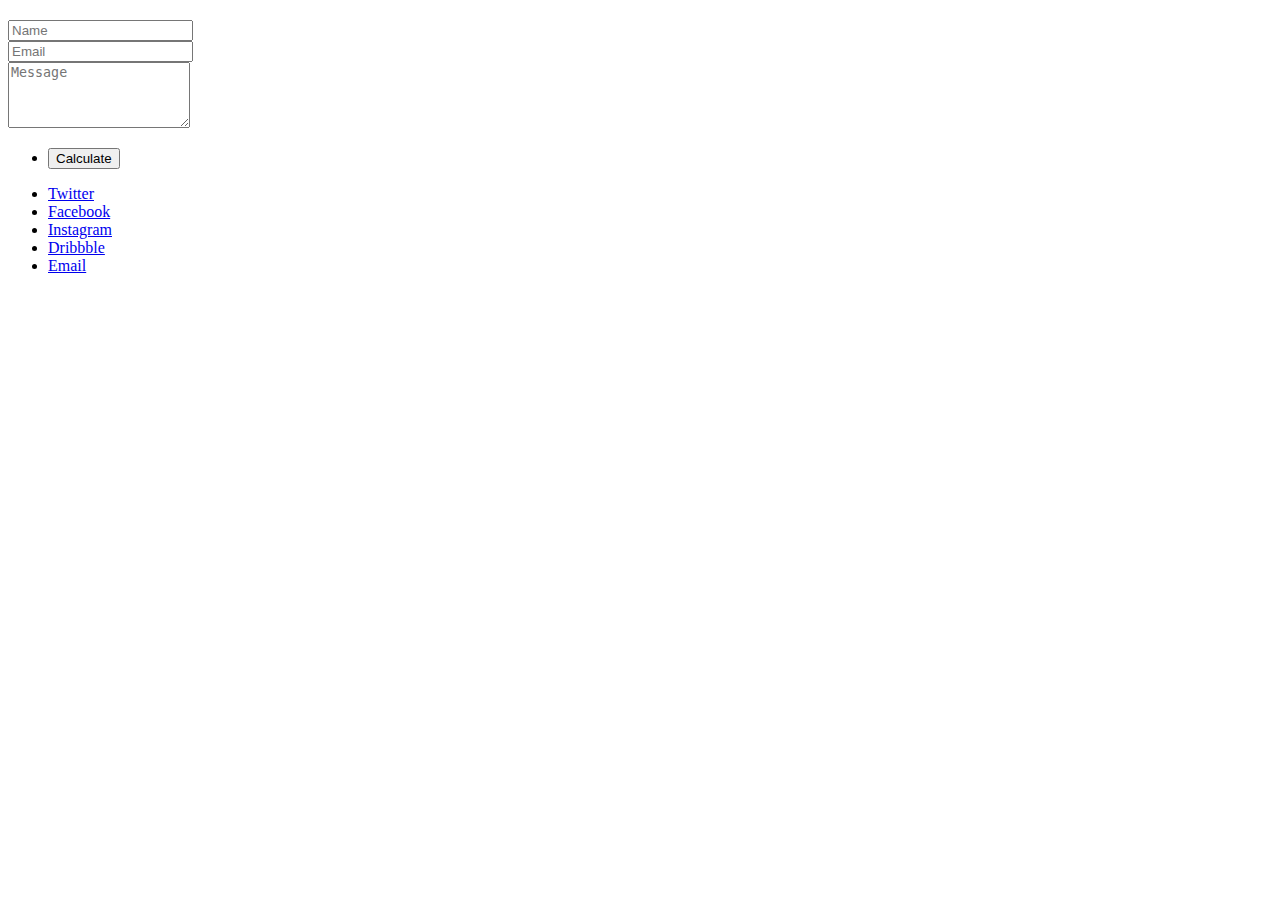
==== commit 881a3c9c: "Update Assignment2.html" ====
--- a/highlights-979943632/Assignment2.html
+++ b/highlights-979943632/Assignment2.html
@@ -1,422 +1,67 @@
 <!DOCTYPE HTML>
 <html>
-	<head>
-		<title>Platoons!</title>
-		<meta charset="utf-8" />
-		<meta name="viewport" content="width=device-width, initial-scale=1" />
-		<!--[if lte IE 8]><script src="assets/js/ie/html5shiv.js"></script><![endif]-->
-		<link rel="stylesheet" href="assets/css/main copy 6.css" />
-		<!--[if lte IE 8]><link rel="stylesheet" href="assets/css/ie8.css" /><![endif]-->
-		<!--[if lte IE 9]><link rel="stylesheet" href="assets/css/ie9.css" /><![endif]-->
-	</head>
-	<body>
+    <head>
+        <title>Stock Calculator!</title>
+        <meta charset="utf-8" />
+        <meta name="viewport" content="width=device-width, initial-scale=1" />
+        <!--[if lte IE 8]><script src="assets/js/ie/html5shiv.js"></script><![endif]-->
+        <link rel="stylesheet" href="assets/css/main copy 11.css" />
+        <!--[if lte IE 8]><link rel="stylesheet" href="assets/css/ie8.css" /><![endif]-->
+        <!--[if lte IE 9]><link rel="stylesheet" href="assets/css/ie9.css" /><![endif]-->
+    </head>
+    <body>
+        
+        <!-- Header -->
+        <section id="header">
+            <header class="major">
+                <h1>Stock Calculator</h1>
+            </header>
+            <div class="container">
+                <ul class="actions">
+                </ul>
+            </div>
+        </section>
+        
+       
+<!-- Footer -->
+<section id="footer">
+    <div class="container">
+        <header class="major">
+            <h2></h2>
+        </header>
+        <form method="post" action="#">
+            <div class="row uniform">
+                <div class="6u 12u$(xsmall)"><input type="text" name="name" id="name" placeholder="Name" /></div>
+                <div class="6u$ 12u$(xsmall)"><input type="email" name="email" id="email" placeholder="Email" /></div>
+                <div class="12u$"><textarea name="message" id="message" placeholder="Message" rows="4"></textarea></div>
+                <div class="12u$">
+                    <ul class="actions">
+                        <li><input type="submit" value="Calculate" class="special" /></li>
+                    </ul>
+                </div>
+            </div>
+        </form>
+    </div>
+    <footer>
+        <ul class="icons">
+            <li><a href="#" class="icon alt fa-twitter"><span class="label">Twitter</span></a></li>
+            <li><a href="#" class="icon alt fa-facebook"><span class="label">Facebook</span></a></li>
+            <li><a href="#" class="icon alt fa-instagram"><span class="label">Instagram</span></a></li>
+            <li><a href="#" class="icon alt fa-dribbble"><span class="label">Dribbble</span></a></li>
+            <li><a href="#" class="icon alt fa-envelope"><span class="label">Email</span></a></li>
+        </ul>
+     
+    </footer>
+</section>
 
-		<!-- Header -->
-			<section id="header">
-				<header class="major">
-					<h1>Join the squad soldier!</h1>
-				</header>
-				<div class="container">
-					<ul class="actions">
-						<li><a href="#one" class="button special scrolly">Begin</a></li>
-					</ul>
-				</div>
-			</section>
+<!-- Scripts -->
+<script src="assets/js/jquery.min.js"></script>
+<script src="assets/js/jquery.scrollex.min.js"></script>
+<script src="assets/js/jquery.scrolly.min.js"></script>
+<script src="assets/js/skel.min.js"></script>
+<script src="assets/js/util.js"></script>
+<!--[if lte IE 8]><script src="assets/js/ie/respond.min.js"></script><![endif]-->
+<script src="assets/js/main.js"></script>
 
-		<!-- One -->
-			<section id="one" class="main special">
-				<div class="container">
-					<span class="image fit primary"><img src="images/platoons.jpg" alt="" /></span>
-					<div class="content">
-						<header class="major">
-							<h2>Introducing Platoons!</h2>
-						</header>
-						<p>Get ready to team up. Today we are introducing the first wave of Platoons features for Battlefield 1. It’s something a lot of you have been asking for, and that we are very happy to finally release. Our focus in this initial release is to add some of the core and most essential Platoons features, such as the Platoon Tag, while building a robust system that we can continue to expand and improve going forward. </p>
-					</div>
-					<a href="#two" class="goto-next scrolly">Next</a>
-				</div>
-			</section>
-
-
-
-		<!-- Three -->
-			<section id="three" class="main special">
-				<div class="container">
-					<span class="image fit primary"><img src="images/platoons2.jpg" alt="" /></span>
-					<div class="content">
-						<header class="major">
-							<h2>If this sounds interesting</h2>
-						</header>
-                        <p>I am a part of an active community that works with developers to assist them in community test environments to try out content still in development. This is a platform that has paved the way for newcomers to become full time streamers and Youtubers that are now the unofficial representatives of players across the world. If you'd like to be a part of the team, shooot me an email!</p>
-					</div>
-					<a href="#footer" class="goto-next scrolly">Next</a>
-				</div>
-			</section>
-
-		<!-- Four -->
-		<!--
-			<section id="four" class="main">
-				<div class="container">
-					<div class="content">
-						<header class="major">
-							<h2>Elements</h2>
-						</header>
-						<section>
-							<h4>Text</h4>
-							<p>This is <b>bold</b> and this is <strong>strong</strong>. This is <i>italic</i> and this is <em>emphasized</em>.
-							This is <sup>superscript</sup> text and this is <sub>subscript</sub> text.
-							This is <u>underlined</u> and this is code: <code>for (;;) { ... }</code>. Finally, <a href="#">this is a link</a>.</p>
-							<hr />
-							<header>
-								<h4>Heading with a Subtitle</h4>
-								<p>Lorem ipsum dolor sit amet nullam id egestas urna aliquam</p>
-							</header>
-							<p>Nunc lacinia ante nunc ac lobortis. Interdum adipiscing gravida odio porttitor sem non mi integer non faucibus ornare mi ut ante amet placerat aliquet. Volutpat eu sed ante lacinia sapien lorem accumsan varius montes viverra nibh in adipiscing blandit tempus accumsan.</p>
-							<header>
-								<h5>Heading with a Subtitle</h5>
-								<p>Lorem ipsum dolor sit amet nullam id egestas urna aliquam</p>
-							</header>
-							<p>Nunc lacinia ante nunc ac lobortis. Interdum adipiscing gravida odio porttitor sem non mi integer non faucibus ornare mi ut ante amet placerat aliquet. Volutpat eu sed ante lacinia sapien lorem accumsan varius montes viverra nibh in adipiscing blandit tempus accumsan.</p>
-							<hr />
-							<h2>Heading Level 2</h2>
-							<h3>Heading Level 3</h3>
-							<h4>Heading Level 4</h4>
-							<h5>Heading Level 5</h5>
-							<h6>Heading Level 6</h6>
-							<hr />
-							<h5>Blockquote</h5>
-							<blockquote>Fringilla nisl. Donec accumsan interdum nisi, quis tincidunt felis sagittis eget tempus euismod. Vestibulum ante ipsum primis in faucibus vestibulum. Blandit adipiscing eu felis iaculis volutpat ac adipiscing accumsan faucibus. Vestibulum ante ipsum primis in faucibus lorem ipsum dolor sit amet nullam adipiscing eu felis.</blockquote>
-							<h5>Preformatted</h5>
-							<pre><code>i = 0;
-
-while (!deck.isInOrder()) {
-print 'Iteration ' + i;
-deck.shuffle();
-i++;
-}
-
-print 'It took ' + i + ' iterations to sort the deck.';</code></pre>
-						</section>
-
-						<section>
-							<h4>Lists</h4>
-							<div class="row">
-								<div class="6u 12u$(medium)">
-									<h5>Unordered</h5>
-									<ul>
-										<li>Dolor pulvinar etiam.</li>
-										<li>Sagittis adipiscing.</li>
-										<li>Felis enim feugiat.</li>
-									</ul>
-									<h5>Alternate</h5>
-									<ul class="alt">
-										<li>Dolor pulvinar etiam.</li>
-										<li>Sagittis adipiscing.</li>
-										<li>Felis enim feugiat.</li>
-									</ul>
-								</div>
-								<div class="6u$ 12u(medium)">
-									<h5>Ordered</h5>
-									<ol>
-										<li>Dolor pulvinar etiam.</li>
-										<li>Etiam vel felis viverra.</li>
-										<li>Felis enim feugiat.</li>
-										<li>Dolor pulvinar etiam.</li>
-										<li>Etiam vel felis lorem.</li>
-										<li>Felis enim et feugiat.</li>
-									</ol>
-									<h5>Icons</h5>
-									<ul class="icons">
-										<li><a href="#" class="icon fa-twitter"><span class="label">Twitter</span></a></li>
-										<li><a href="#" class="icon fa-facebook"><span class="label">Facebook</span></a></li>
-										<li><a href="#" class="icon fa-instagram"><span class="label">Instagram</span></a></li>
-										<li><a href="#" class="icon fa-github"><span class="label">Github</span></a></li>
-									</ul>
-								</div>
-							</div>
-							<h5>Actions</h5>
-							<ul class="actions">
-								<li><a href="#" class="button special">Default</a></li>
-								<li><a href="#" class="button">Default</a></li>
-							</ul>
-							<ul class="actions small">
-								<li><a href="#" class="button special small">Small</a></li>
-								<li><a href="#" class="button small">Small</a></li>
-							</ul>
-							<div class="row">
-								<div class="6u 12u$(small)">
-									<ul class="actions vertical">
-										<li><a href="#" class="button special">Default</a></li>
-										<li><a href="#" class="button">Default</a></li>
-									</ul>
-								</div>
-								<div class="6u$ 12u$(small)">
-									<ul class="actions vertical small">
-										<li><a href="#" class="button special small">Small</a></li>
-										<li><a href="#" class="button small">Small</a></li>
-									</ul>
-								</div>
-								<div class="6u 12u$(small)">
-									<ul class="actions vertical">
-										<li><a href="#" class="button special fit">Default</a></li>
-										<li><a href="#" class="button fit">Default</a></li>
-									</ul>
-								</div>
-								<div class="6u$ 12u$(small)">
-									<ul class="actions vertical small">
-										<li><a href="#" class="button special small fit">Small</a></li>
-										<li><a href="#" class="button small fit">Small</a></li>
-									</ul>
-								</div>
-							</div>
-						</section>
-
-						<section>
-							<h4>Table</h4>
-							<h5>Default</h5>
-							<div class="table-wrapper">
-								<table>
-									<thead>
-										<tr>
-											<th>Name</th>
-											<th>Description</th>
-											<th>Price</th>
-										</tr>
-									</thead>
-									<tbody>
-										<tr>
-											<td>Item One</td>
-											<td>Ante turpis integer aliquet porttitor.</td>
-											<td>29.99</td>
-										</tr>
-										<tr>
-											<td>Item Two</td>
-											<td>Vis ac commodo adipiscing arcu aliquet.</td>
-											<td>19.99</td>
-										</tr>
-										<tr>
-											<td>Item Three</td>
-											<td> Morbi faucibus arcu accumsan lorem.</td>
-											<td>29.99</td>
-										</tr>
-										<tr>
-											<td>Item Four</td>
-											<td>Vitae integer tempus condimentum.</td>
-											<td>19.99</td>
-										</tr>
-										<tr>
-											<td>Item Five</td>
-											<td>Ante turpis integer aliquet porttitor.</td>
-											<td>29.99</td>
-										</tr>
-									</tbody>
-									<tfoot>
-										<tr>
-											<td colspan="2"></td>
-											<td>100.00</td>
-										</tr>
-									</tfoot>
-								</table>
-							</div>
-
-							<h5>Alternate</h5>
-							<div class="table-wrapper">
-								<table class="alt">
-									<thead>
-										<tr>
-											<th>Name</th>
-											<th>Description</th>
-											<th>Price</th>
-										</tr>
-									</thead>
-									<tbody>
-										<tr>
-											<td>Item One</td>
-											<td>Ante turpis integer aliquet porttitor.</td>
-											<td>29.99</td>
-										</tr>
-										<tr>
-											<td>Item Two</td>
-											<td>Vis ac commodo adipiscing arcu aliquet.</td>
-											<td>19.99</td>
-										</tr>
-										<tr>
-											<td>Item Three</td>
-											<td> Morbi faucibus arcu accumsan lorem.</td>
-											<td>29.99</td>
-										</tr>
-										<tr>
-											<td>Item Four</td>
-											<td>Vitae integer tempus condimentum.</td>
-											<td>19.99</td>
-										</tr>
-										<tr>
-											<td>Item Five</td>
-											<td>Ante turpis integer aliquet porttitor.</td>
-											<td>29.99</td>
-										</tr>
-									</tbody>
-									<tfoot>
-										<tr>
-											<td colspan="2"></td>
-											<td>100.00</td>
-										</tr>
-									</tfoot>
-								</table>
-							</div>
-						</section>
-
-						<section>
-							<h4>Buttons</h4>
-							<ul class="actions">
-								<li><a href="#" class="button special">Special</a></li>
-								<li><a href="#" class="button">Default</a></li>
-							</ul>
-							<ul class="actions">
-								<li><a href="#" class="button">Default</a></li>
-								<li><a href="#" class="button small">Small</a></li>
-							</ul>
-							<ul class="actions fit">
-								<li><a href="#" class="button special fit">Fit</a></li>
-								<li><a href="#" class="button fit">Fit</a></li>
-							</ul>
-							<ul class="actions fit small">
-								<li><a href="#" class="button special fit small">Fit + Small</a></li>
-								<li><a href="#" class="button fit small">Fit + Small</a></li>
-							</ul>
-							<ul class="actions">
-								<li><a href="#" class="button special icon fa-download">Icon</a></li>
-								<li><a href="#" class="button icon fa-download">Icon</a></li>
-							</ul>
-							<ul class="actions">
-								<li><span class="button special disabled">Disabled</span></li>
-								<li><span class="button disabled">Disabled</span></li>
-							</ul>
-						</section>
-
-						<section>
-							<h4>Form</h4>
-							<form method="post" action="#">
-								<div class="row uniform">
-									<div class="6u 12u$(xsmall)">
-										<input type="text" name="demo-name" id="demo-name" value="" placeholder="Name" />
-									</div>
-									<div class="6u$ 12u$(xsmall)">
-										<input type="email" name="demo-email" id="demo-email" value="" placeholder="Email" />
-									</div>
-									<div class="12u$">
-										<div class="select-wrapper">
-											<select name="demo-category" id="demo-category">
-												<option value="">- Category -</option>
-												<option value="1">Manufacturing</option>
-												<option value="1">Shipping</option>
-												<option value="1">Administration</option>
-												<option value="1">Human Resources</option>
-											</select>
-										</div>
-									</div>
-									<div class="4u 12u$(small)">
-										<input type="radio" id="demo-priority-low" name="demo-priority" checked>
-										<label for="demo-priority-low">Low</label>
-									</div>
-									<div class="4u 12u$(small)">
-										<input type="radio" id="demo-priority-normal" name="demo-priority">
-										<label for="demo-priority-normal">Normal</label>
-									</div>
-									<div class="4u$ 12u$(small)">
-										<input type="radio" id="demo-priority-high" name="demo-priority">
-										<label for="demo-priority-high">High</label>
-									</div>
-									<div class="6u 12u$(small)">
-										<input type="checkbox" id="demo-copy" name="demo-copy">
-										<label for="demo-copy">Email me a copy</label>
-									</div>
-									<div class="6u$ 12u$(small)">
-										<input type="checkbox" id="demo-human" name="demo-human" checked>
-										<label for="demo-human">Not a robot</label>
-									</div>
-									<div class="12u$">
-										<textarea name="demo-message" id="demo-message" placeholder="Enter your message" rows="6"></textarea>
-									</div>
-									<div class="12u$">
-										<ul class="actions">
-											<li><input type="submit" value="Send Message" class="special" /></li>
-											<li><input type="reset" value="Reset" /></li>
-										</ul>
-									</div>
-								</div>
-							</form>
-						</section>
-
-						<section>
-							<h4>Image</h4>
-							<h5>Fit</h5>
-							<div class="box alt">
-								<div class="row uniform 50%">
-									<div class="12u"><span class="image fit"><img src="images/pic04.jpg" alt="" /></span></div>
-									<div class="4u"><span class="image fit"><img src="images/pic04.jpg" alt="" /></span></div>
-									<div class="4u"><span class="image fit"><img src="images/pic04.jpg" alt="" /></span></div>
-									<div class="4u"><span class="image fit"><img src="images/pic04.jpg" alt="" /></span></div>
-									<div class="4u"><span class="image fit"><img src="images/pic04.jpg" alt="" /></span></div>
-									<div class="4u"><span class="image fit"><img src="images/pic04.jpg" alt="" /></span></div>
-									<div class="4u"><span class="image fit"><img src="images/pic04.jpg" alt="" /></span></div>
-									<div class="4u"><span class="image fit"><img src="images/pic04.jpg" alt="" /></span></div>
-									<div class="4u"><span class="image fit"><img src="images/pic04.jpg" alt="" /></span></div>
-									<div class="4u"><span class="image fit"><img src="images/pic04.jpg" alt="" /></span></div>
-								</div>
-							</div>
-							<h5>Left &amp; Right</h5>
-							<p><span class="image left"><img src="images/pic05.jpg" alt="" /></span>Fringilla nisl. Donec accumsan interdum nisi, quis tincidunt felis sagittis eget. tempus euismod. Vestibulum ante ipsum primis in faucibus vestibulum. Blandit adipiscing eu felis iaculis volutpat ac adipiscing accumsan eu faucibus. Integer ac pellentesque praesent tincidunt felis sagittis eget. tempus euismod. Vestibulum ante ipsum primis in faucibus vestibulum. Blandit adipiscing eu felis iaculis volutpat ac adipiscing accumsan eu faucibus. Integer ac pellentesque praesent. Donec accumsan interdum nisi, quis tincidunt felis sagittis eget. tempus euismod. Vestibulum ante ipsum primis in faucibus vestibulum. Blandit adipiscing eu felis iaculis volutpat ac adipiscing accumsan eu faucibus. Integer ac pellentesque praesent tincidunt felis sagittis eget. tempus euismod. Vestibulum ante ipsum primis in faucibus vestibulum. Blandit adipiscing eu felis iaculis volutpat ac adipiscing accumsan eu faucibus. Integer ac pellentesque praesent.</p>
-							<p><span class="image right"><img src="images/pic05.jpg" alt="" /></span>Fringilla nisl. Donec accumsan interdum nisi, quis tincidunt felis sagittis eget. tempus euismod. Vestibulum ante ipsum primis in faucibus vestibulum. Blandit adipiscing eu felis iaculis volutpat ac adipiscing accumsan eu faucibus. Integer ac pellentesque praesent tincidunt felis sagittis eget. tempus euismod. Vestibulum ante ipsum primis in faucibus vestibulum. Blandit adipiscing eu felis iaculis volutpat ac adipiscing accumsan eu faucibus. Integer ac pellentesque praesent. Donec accumsan interdum nisi, quis tincidunt felis sagittis eget. tempus euismod. Vestibulum ante ipsum primis in faucibus vestibulum. Blandit adipiscing eu felis iaculis volutpat ac adipiscing accumsan eu faucibus. Integer ac pellentesque praesent tincidunt felis sagittis eget. tempus euismod. Vestibulum ante ipsum primis in faucibus vestibulum. Blandit adipiscing eu felis iaculis volutpat ac adipiscing accumsan eu faucibus. Integer ac pellentesque praesent.</p>
-						</section>
-
-					</div>
-					<a href="#footer" class="goto-next scrolly">Next</a>
-				</div>
-			</section>
-		-->
-
-		<!-- Footer -->
-			<section id="footer">
-				<div class="container">
-					<header class="major">
-						<h2>Get in touch</h2>
-					</header>
-					<form method="post" action="#">
-						<div class="row uniform">
-							<div class="6u 12u$(xsmall)"><input type="text" name="name" id="name" placeholder="Name" /></div>
-							<div class="6u$ 12u$(xsmall)"><input type="email" name="email" id="email" placeholder="Email" /></div>
-							<div class="12u$"><textarea name="message" id="message" placeholder="Message" rows="4"></textarea></div>
-							<div class="12u$">
-								<ul class="actions">
-									<li><input type="submit" value="Send Message" class="special" /></li>
-								</ul>
-							</div>
-						</div>
-					</form>
-				</div>
-				<footer>
-					<ul class="icons">
-						<li><a href="#" class="icon alt fa-twitter"><span class="label">Twitter</span></a></li>
-						<li><a href="#" class="icon alt fa-facebook"><span class="label">Facebook</span></a></li>
-						<li><a href="#" class="icon alt fa-instagram"><span class="label">Instagram</span></a></li>
-						<li><a href="#" class="icon alt fa-dribbble"><span class="label">Dribbble</span></a></li>
-						<li><a href="#" class="icon alt fa-envelope"><span class="label">Email</span></a></li>
-					</ul>
-					<ul class="copyright">
-						<li>&copy; Untitled</li> <li> Design: <a href="https://www.facebook.com/rahul.tiwari.940">FeltThrone18</li> <li> <a href="https://www.facebook.com/navoday.tomar"> Team Manager: Navoday_91</li> <li> <a href="https://www.facebook.com/AAPkaArvind/"> Social Platform Manager: Arvind Kejriwal</li>
-					</ul>
-				</footer>
-			</section>
-
-		<!-- Scripts -->
-			<script src="assets/js/jquery.min.js"></script>
-			<script src="assets/js/jquery.scrollex.min.js"></script>
-			<script src="assets/js/jquery.scrolly.min.js"></script>
-			<script src="assets/js/skel.min.js"></script>
-			<script src="assets/js/util.js"></script>
-			<!--[if lte IE 8]><script src="assets/js/ie/respond.min.js"></script><![endif]-->
-			<script src="assets/js/main.js"></script>
-
-	</body>
+</body>
 </html>
